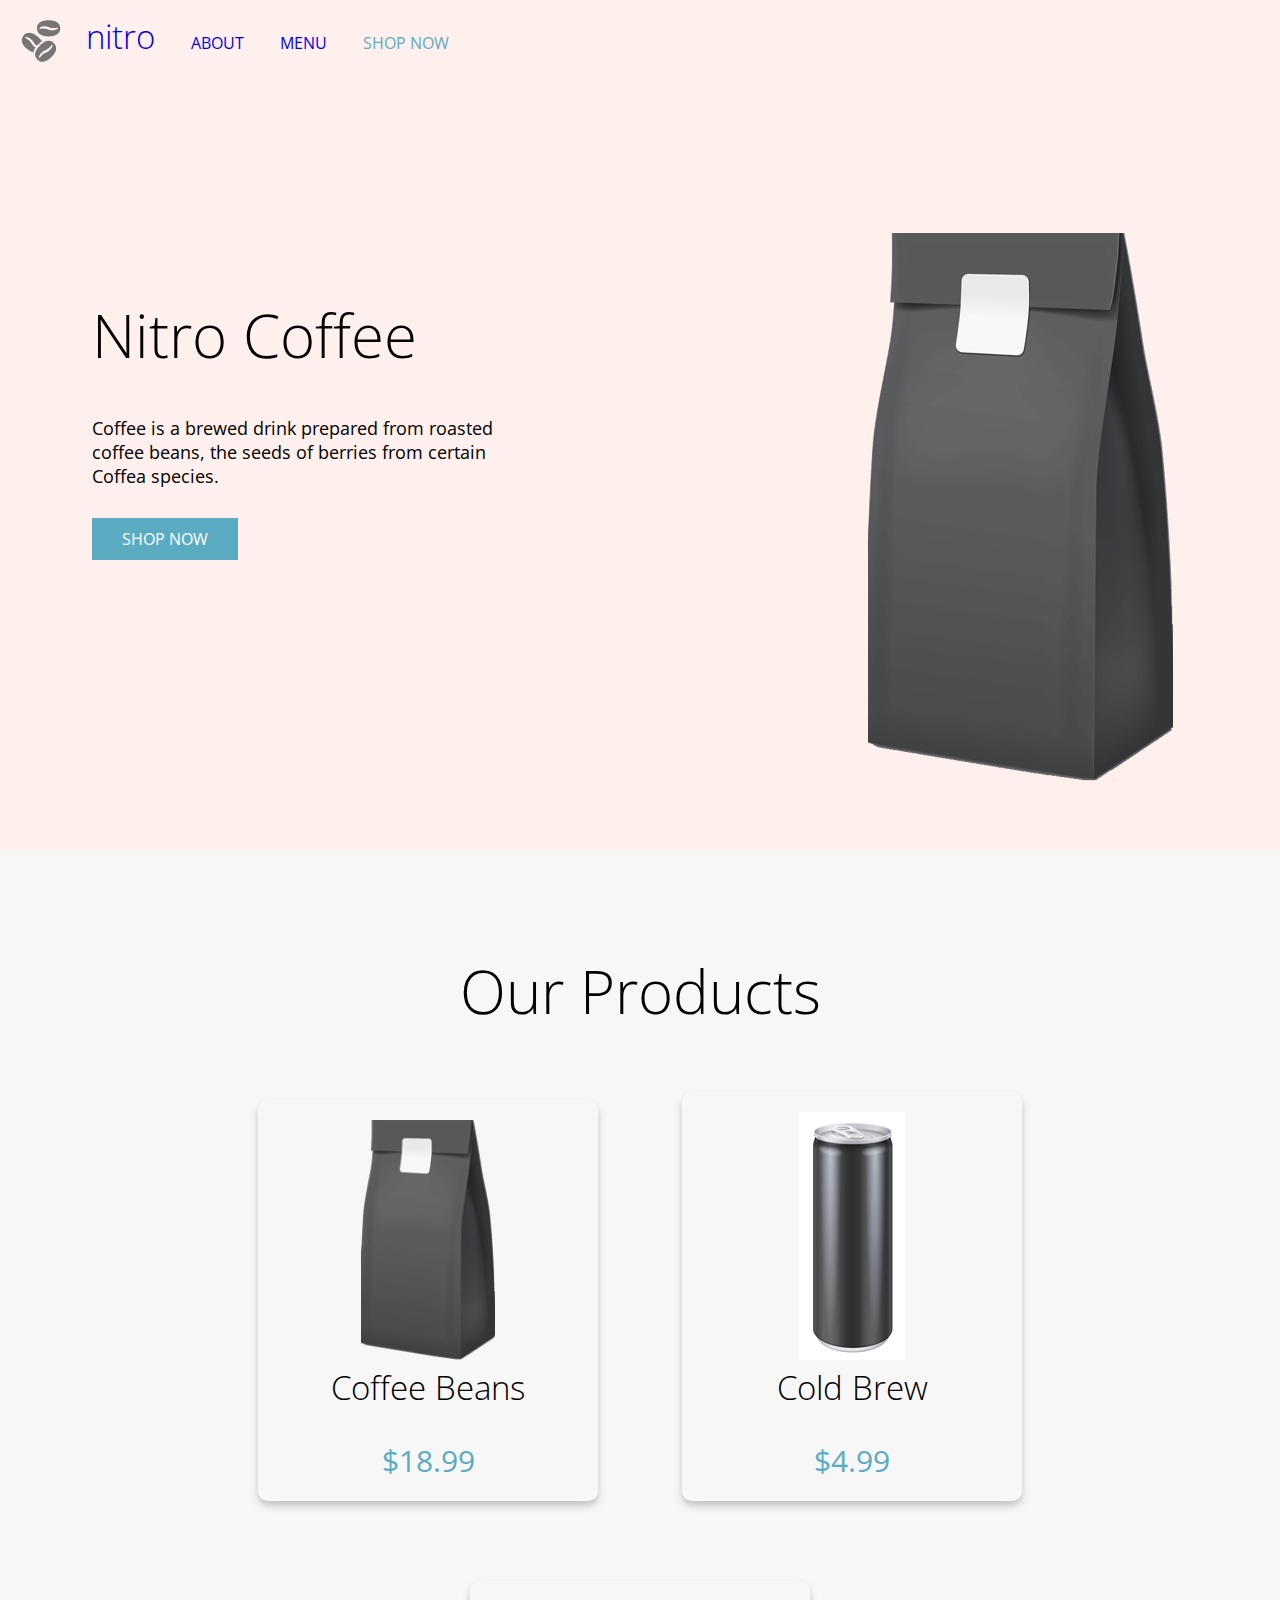
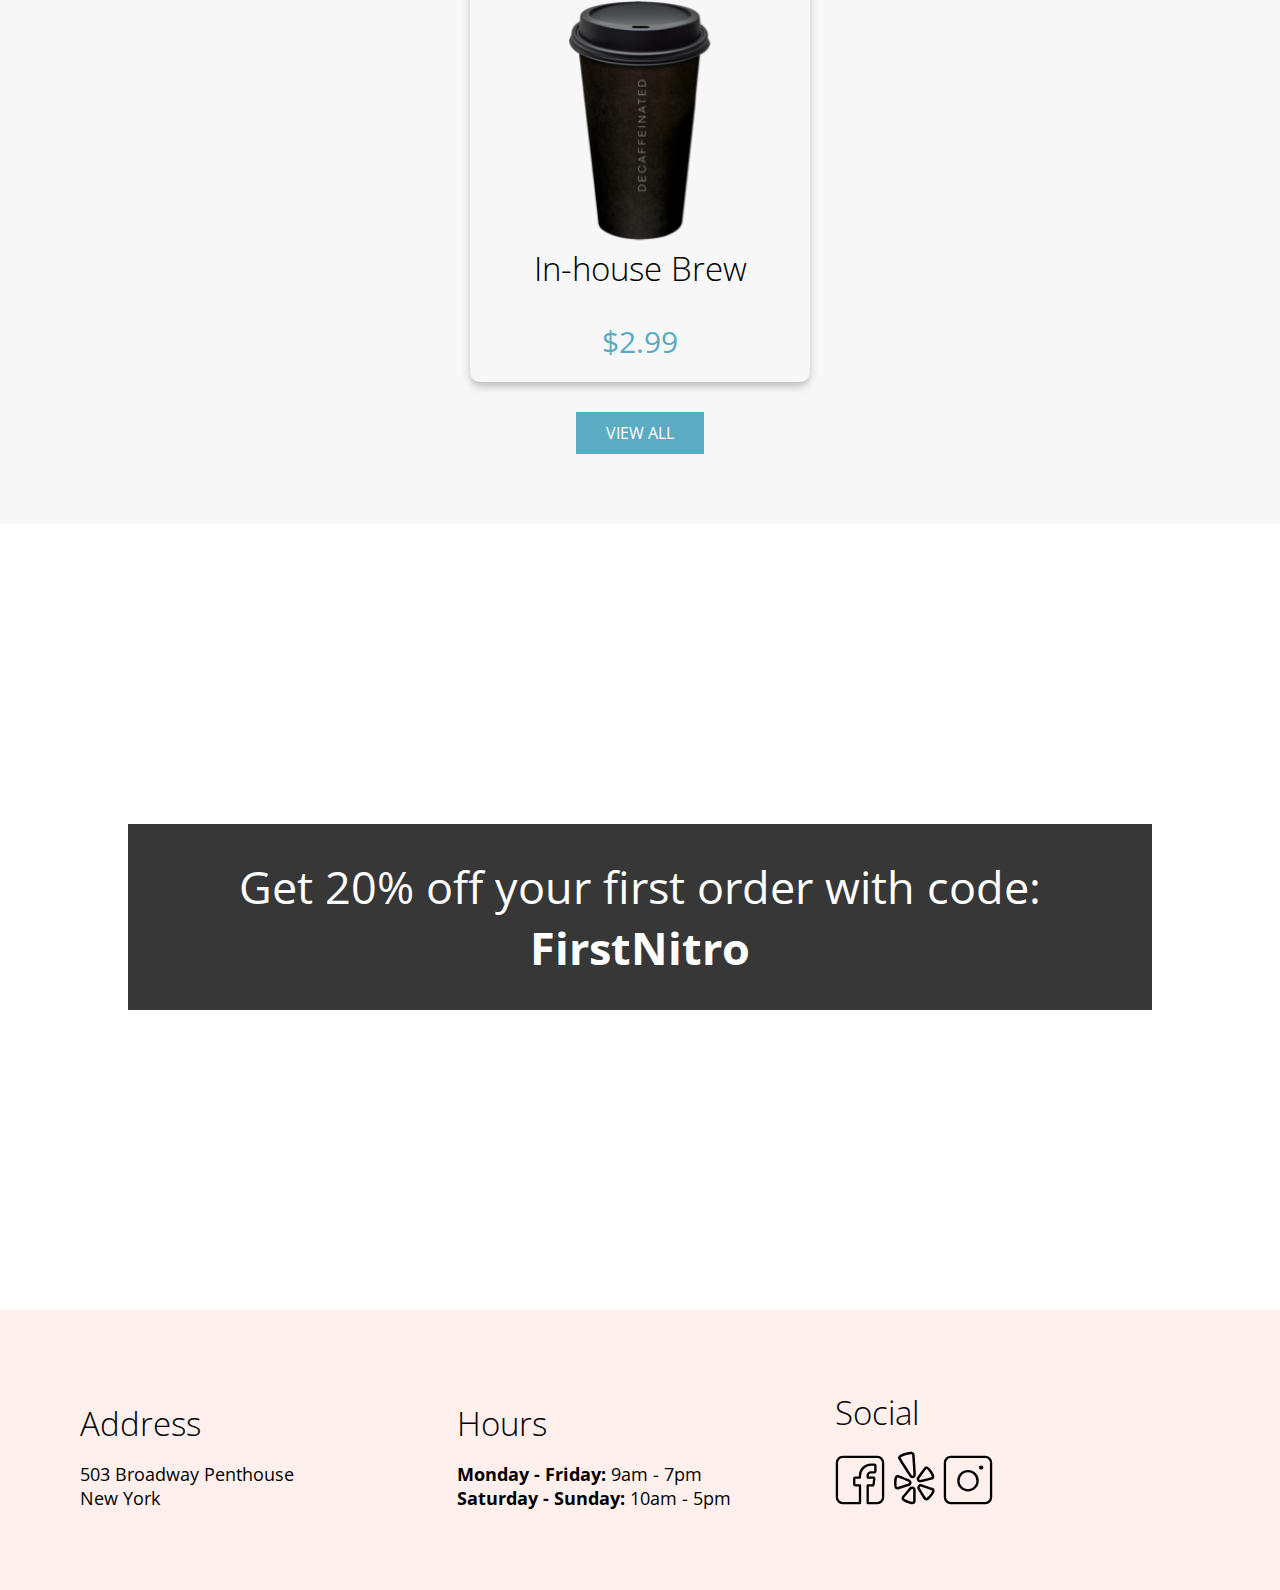
==== index.html @ 79275370 "Refactor and reorganize readability of code" ====
<!DOCTYPE html>
<html lang="en">
<head>
    <meta charset="UTF-8">
    <meta name="viewport" content="width=device-width, initial-scale=1.0">
    <link href="https://fonts.googleapis.com/css2?family=Open+Sans:ital,wght@0,300;0,400;0,600;0,700;1,400&display=swap" rel="stylesheet">
    <link rel="stylesheet" href="css/global.css">
    <link rel="stylesheet" href="css/landing.css">
    
    <title>Coffee Shop - Home</title>
</head>
<body>
    <main class="main-page">
        <!-- Navigation bar -->
        <header class="main-header">
            <a href="/">
                <img class="header__logo" src="../assets/images/coffee-beans-logo-and-footer.svg" alt="coffee bean logo">
            </a>
            <a href="/">
                <h2 class="nav-heading">nitro</h2>
            </a>
            <nav class="header-nav">
                <ul class="header-nav__link-list">
                    <li class="header-nav__item">
                        <a class="header-nav__link" href='../index.html'>ABOUT</a>
                    </li>
                    <li class="header-nav__item">
                        <a class="header-nav__link" href="/pages/menu.html">MENU</a>
                    </li>
                    <li class="header-nav__item">
                        <a class="header-nav__link header-nav__link--active" href="/pages/menu.html">SHOP NOW</a>
                    </li>
                </ul>
            </nav>
        </header>
        <!-- Nitro Coffee Section -->
        <section class="nitro-coffee">
            <div class="nitro-coffee__content">
                <h1 class="nitro-coffee__heading">Nitro Coffee</h1>
                <div class="nitro-coffee-contents">
                    <p class="nitro-coffee-contents__text">Coffee is a brewed drink prepared from roasted coffee beans, the seeds of berries from certain Coffea species.</p>
                    <a class="nitro-coffee-contents__button" href="/pages/menu.html">
                        SHOP NOW
                    </a>
                </div>
            </div>
            <img class="nitro-coffee-contents__image" src="assets/images/coffeebeans-hero.png" alt="coffee bag"/>
        </section>
        <!-- Our Products Section -->
        <section class="our-products">
            <h2 class="our-products__heading">Our Products</h2>
            <div class="our-product-cards">
                <div class="our-products__card-item">
                    <img class="our-products__images" src="assets/images/coffeebeans.png" alt="coffee beans">
                    <h3>Coffee Beans</h3>
                    <p class="our-products__price">$18.99</p>
                </div>
                <div class="our-products__card-item">
                    <img class="our-products__images" src="assets/images/coldbrew.png" alt="cold brew">
                    <h3>Cold Brew</h3>
                    <p class="our-products__price">$4.99</p>
                </div>
                <div class="our-products__card-item">
                    <img class="our-products__images" src="assets/images/inhousebrew.png" alt="in-house brew">
                    <h3>In-house Brew</h3>
                    <p class="our-products__price">$2.99</p>
                </div>
            </div>      
                <a class="our-products__button" href="/pages/menu.html">
                    VIEW ALL
                </a>
        </section>
        <!-- Discount Section -->
        <section class="discount-section"> 
            <p class="discount-section__text">Get 20% off your first order with code: <b>FirstNitro</b></p>
        </section>
        <!-- Footer -->
        <footer class="footer-section">
            <div class="address">
                <h3 class="address__heading">Address</h3>
                <p class="address__text">503 Broadway Penthouse</p>
                <p class="address__text">New York</p>
            </div>
            <div class="hours">
                <h3 class="hours__heading">Hours</h3>
                <p class="hours__text"><b>Monday - Friday:</b> 9am - 7pm</p>
                <p class="hours__text"><b>Saturday - Sunday:</b> 10am - 5pm</p>
            </div>
            <div class="social-handles">
                <h3 class="social-handles__heading">Social</h3>
                <a class="social-handles__link" href="https://facebook.com">
                    <img class="social-handles__images"src="assets/images/Facebook-Icon.svg" alt="facebook">
                </a>
                <a class="social-handles__link" href="https://yelp.com">
                    <img class="social-handles__images"src="assets/images/Yelp-Icon.svg" alt="yelp">
                </a>
                <a class="social-handles__link" href="https://instagram.com">
                    <img class="social-handles__images"src="assets/images/Instagram-Icon.svg" alt="instagram">
                </a>
            </div>
        </footer>
    </main>
</body>
</html>
---- css/global.css ----
* {
    box-sizing: border-box;
    margin: 0;
    padding: 0;
}

body {
    font-family: 'Open Sans';
}

h1 {
    font-size: 3.75rem;
    font-weight: 300;
}

h2 {
    font-size: 3.75rem;
    font-weight: 300;
}

h3 {
    font-size: 2.063rem;
    font-weight: 300;
} 

p {
    font-size: 1.125rem;
    font-weight: 400;
}

a {
    cursor: pointer;
}

.main-page {
    padding: 0;
    display: inline;
}

.main-header * {
    display: inline-block;
    text-decoration: none;
    vertical-align: middle;
}

.main-header {
    background-color:#FFF0ED;
}

.nav-heading {
    font-size: 2.063rem;
    font-weight: 300;
    vertical-align: 0.9rem;
}

.header-nav__link--active {
    color: #5BACC3;
}

.header__logo {
    padding: 1rem;
    min-width: 3.125rem;
    max-width: 7.5rem;
}

.header-nav__link-list {
    list-style-type: none;
}

.header-nav__item {
    display: inline-block;
    padding-left: 2rem;
}

.footer-section {
    background-color: #FFF0ED;
}

.address__heading {
    font-size: 2.063rem;
    font-weight: 300;
}
---- css/landing.css ----
.nitro-coffee {
    background-color: #FFF0ED;
}

.nitro-coffee__content {
    vertical-align: 18.75rem;
    margin-top: 15%;
    display: inline-block;
}

.nitro-coffee__heading {
    padding: 1.25rem;
    margin-left: 15%;
}

.nitro-coffee-contents {
    width: 30rem; 
    margin-left: 15%;
    padding: 1.25rem;
    text-align: left;
}

.nitro-coffee-contents__text {
    margin-bottom: 2.5rem;
}

.nitro-coffee-contents__button {
    padding: 0.625rem 1.875rem 0.625rem 1.875rem;
    color: #FFF;
    background-color: #5BACC3;
    text-decoration: none;
    text-align: center;
}

.nitro-coffee-contents__image {
    display: inline-block;
    margin-left: 30%;
    margin-bottom: 5%;
}

.our-products {
    text-align: center;
    background-color: #F7F7F7;
    padding: 5rem;
}

.our-products__heading {
    text-align: center;
    margin: 1.25rem;
}

.our-products__card-item {
    display: inline-block;
    width: 21.25rem;
    border-radius: 10px;
    box-shadow: 0 5px 9px -1px rgba(0, 0, 0, 0.25);
    text-align: center;
    padding: 1.25rem;
    margin: 2.5rem;
}

.our-products__images {
    margin: auto;
    min-height: 15rem;
    max-height: 34.375rem;
}

.our-products__price {
    font-size: 1.875rem;
    color: #5BACC3;
    margin-top: 1.875rem;
}

.our-products__button {
    padding: 0.625rem 1.875rem 0.625rem 1.875rem;
    color: #FFF;
    background-color: #5BACC3;
    text-decoration: none;
    text-align: center;
}

.discount-section {
    background-color: #373737;
    color: #FFF;
    margin-left: auto;
    margin-right: auto;
    text-align: center;
    margin-top: 18.75rem ;
    margin-bottom: 18.75rem;
    min-width: 12.5rem;
    max-width: 80%;
    padding: 2rem;
}

.discount-section__text {
    font-size: 2.813rem;
    font-weight: 400;
}

.footer-section {
    padding: 5rem;
}

.social-handles__images {
    min-width: 3.125rem;
    max-width: 7.5rem;
    
}

.address {
    display: inline-block;
    margin: auto;
    width: 33.33%;
}

.address__heading {
    padding-bottom: 1rem;
}

.hours {
    display: inline-block;
    margin: auto;
    width: 33.33%;
}
.hours__heading {
    padding-bottom: 1rem;
}

.social-handles {
    display: inline-block;
    margin: auto;
    width: 30%;
}

.social-handles__heading {
    padding-bottom: 1rem;
}

.social-handles__link {
    text-decoration: none;
}
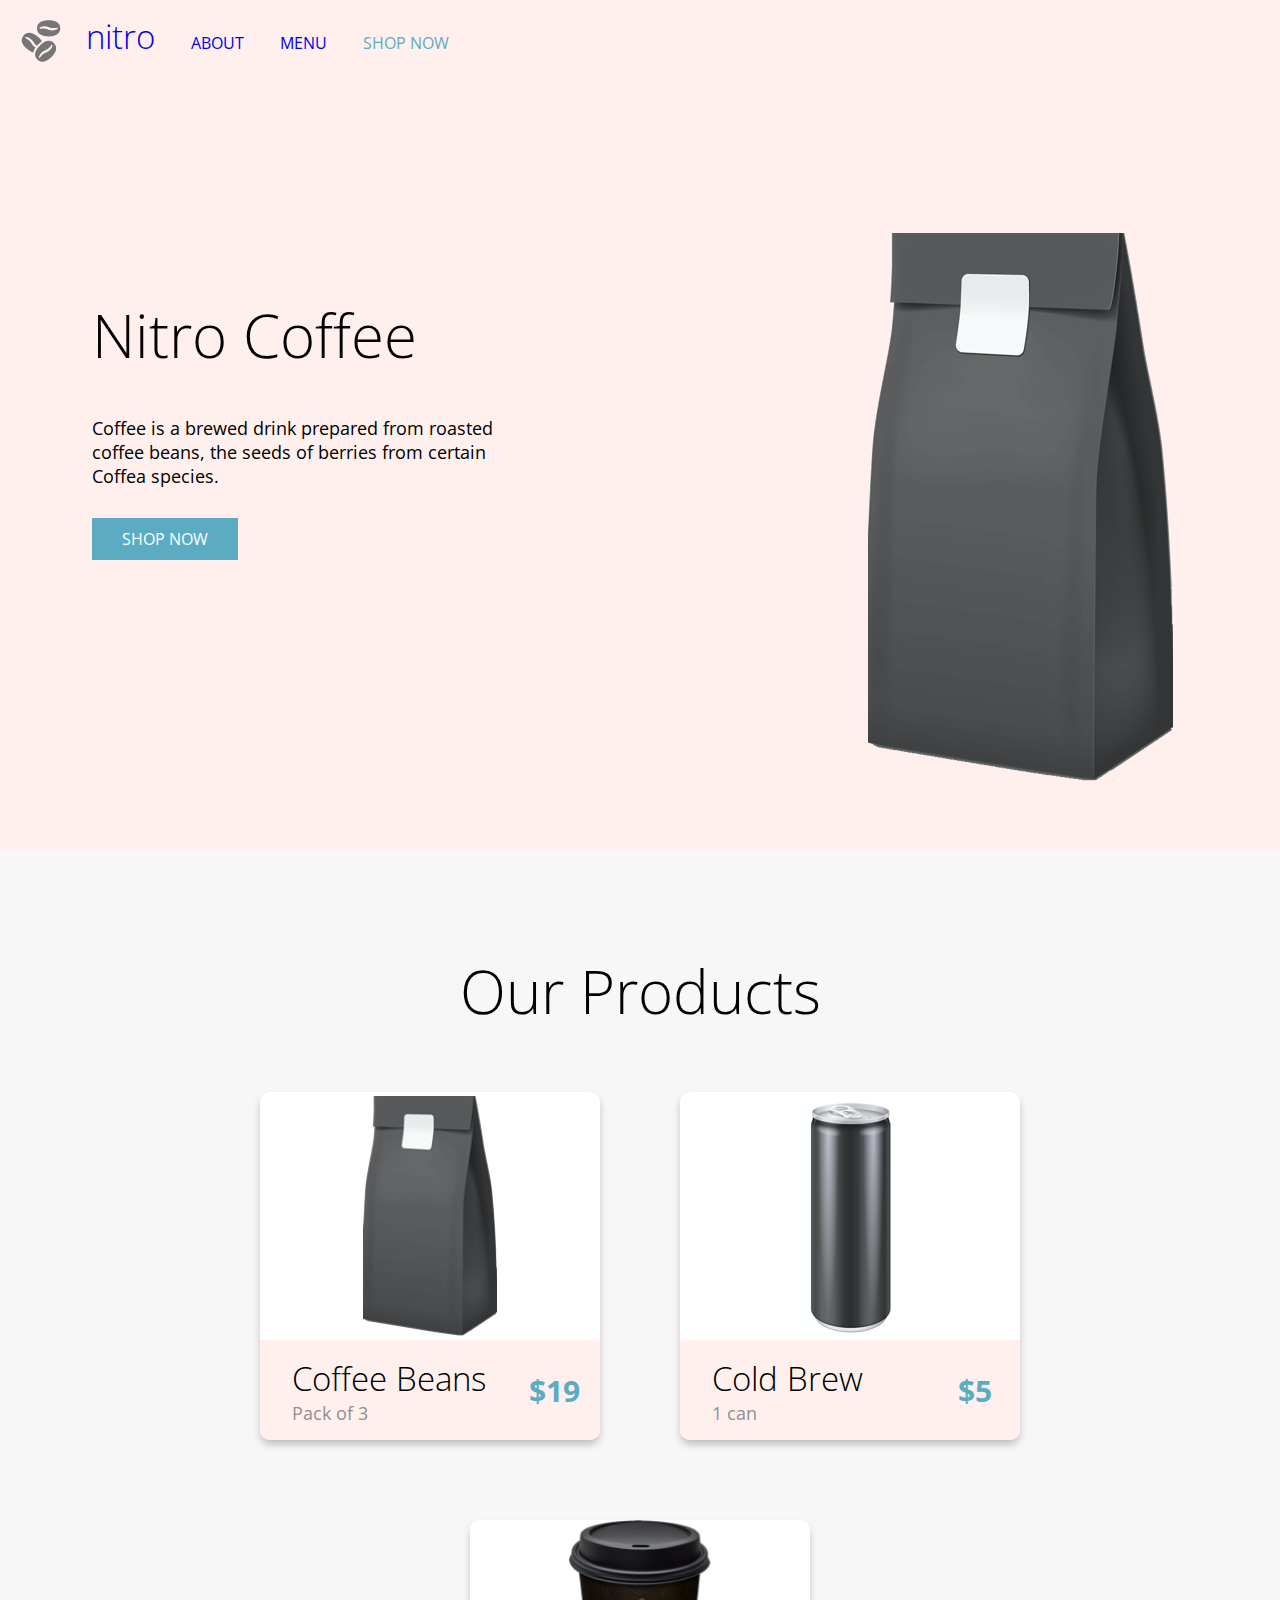
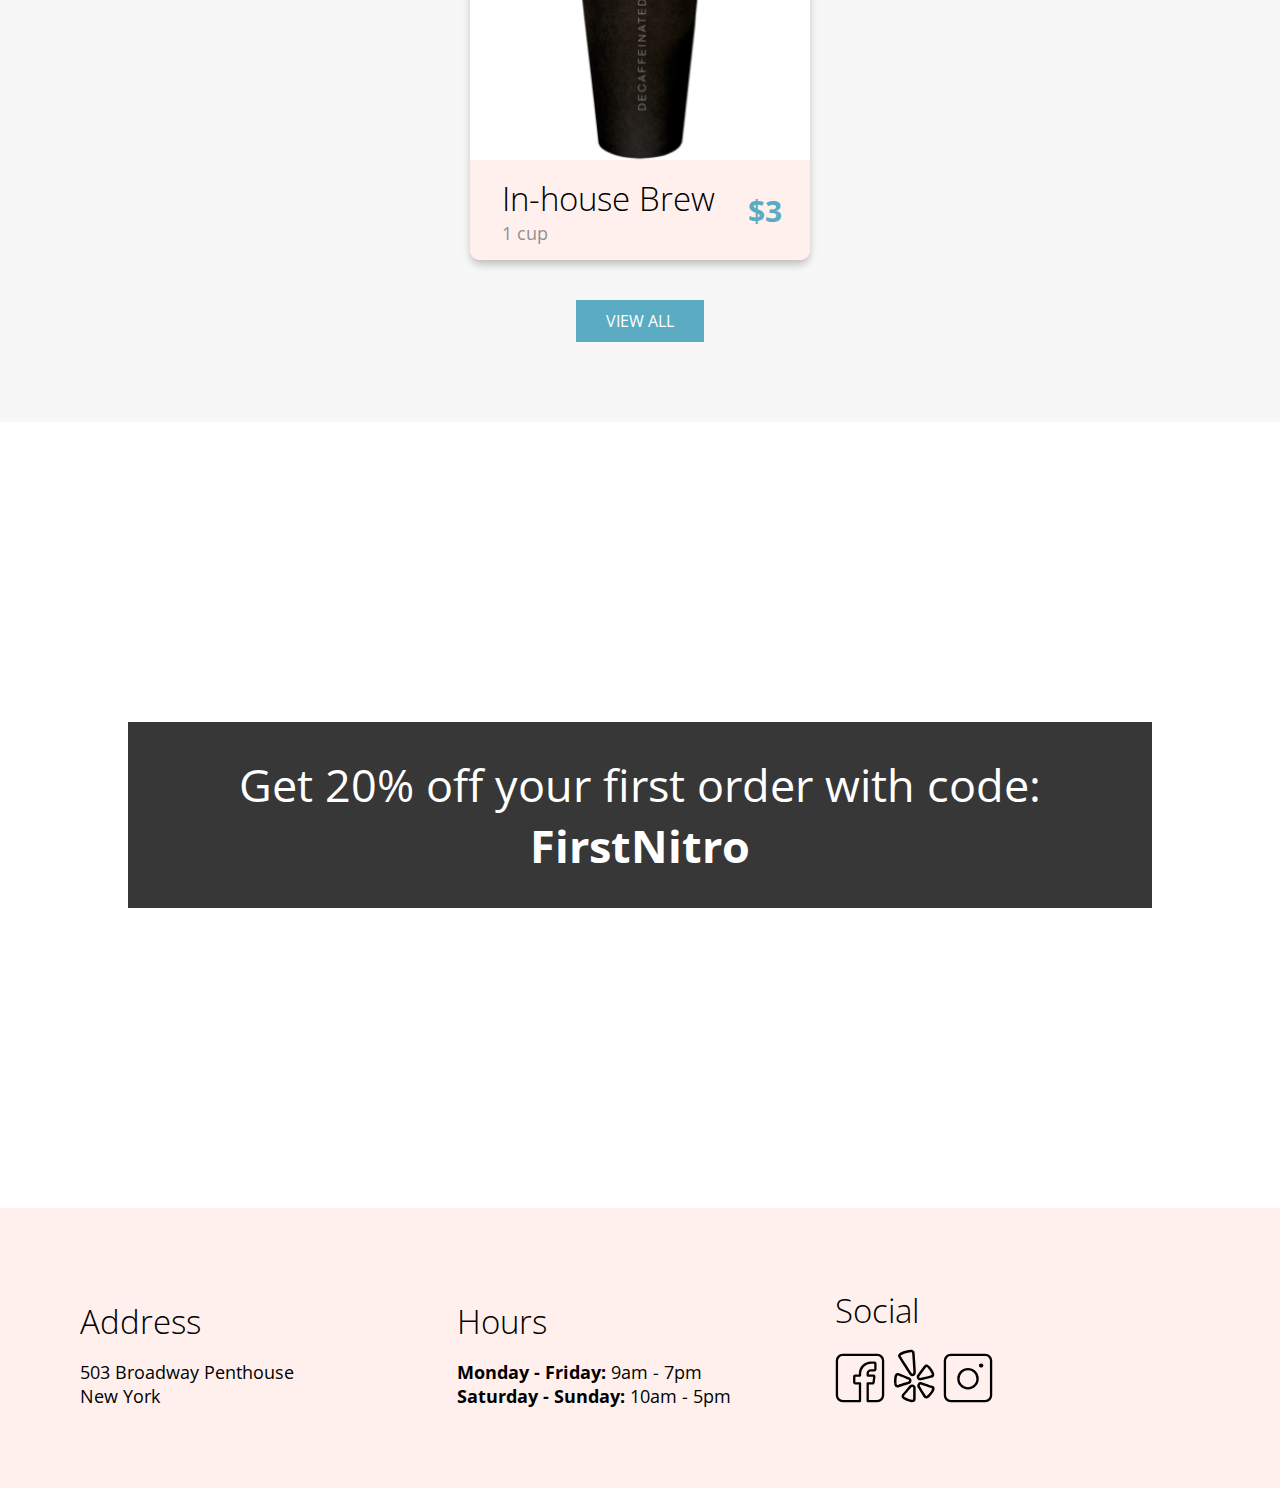
==== commit d3a69643: "Add Flexbox and styling to Our Products card components" ====
--- a/index.html
+++ b/index.html
@@ -49,21 +49,42 @@
         <!-- Our Products Section -->
         <section class="our-products">
             <h2 class="our-products__heading">Our Products</h2>
-            <div class="our-product-cards">
+            <div class="our-product__cards">
                 <div class="our-products__card-item">
                     <img class="our-products__images" src="assets/images/coffeebeans.png" alt="coffee beans">
-                    <h3>Coffee Beans</h3>
-                    <p class="our-products__price">$18.99</p>
+                    <div class="our-products__card-text">
+                        <div class="our-products__card-texts">                   
+                            <h3>Coffee Beans</h3>
+                            <p class="our-products__quantity">Pack of 3</p>
+                        </div>
+                        <div class="our-products__price-container">
+                            <p class="our-products__price">$19</p>
+                        </div>
+                    </div>
                 </div>
                 <div class="our-products__card-item">
                     <img class="our-products__images" src="assets/images/coldbrew.png" alt="cold brew">
-                    <h3>Cold Brew</h3>
-                    <p class="our-products__price">$4.99</p>
+                    <div class="our-products__card-text">
+                        <div class="our-products__card-texts">
+                            <h3>Cold Brew</h3>
+                            <p class="our-products__quantity">1 can</p>
+                        </div>
+                        <div class="our-products__price-container">
+                            <p class="our-products__price">$5</p>
+                        </div>
+                    </div>
                 </div>
                 <div class="our-products__card-item">
                     <img class="our-products__images" src="assets/images/inhousebrew.png" alt="in-house brew">
-                    <h3>In-house Brew</h3>
-                    <p class="our-products__price">$2.99</p>
+                    <div class="our-products__card-text">
+                        <div class="our-products__card-texts">                      
+                            <h3>In-house Brew</h3>
+                            <p class="our-products__quantity">1 cup</p>
+                        </div>
+                        <div class="our-products__price-container">
+                            <p class="our-products__price">$3</p>
+                        </div>
+                    </div>
                 </div>
             </div>      
                 <a class="our-products__button" href="/pages/menu.html">
--- a/css/landing.css
+++ b/css/landing.css
@@ -39,24 +39,62 @@
 }
 
 .our-products {
-    text-align: center;
     background-color: #F7F7F7;
     padding: 5rem;
+    width: 100%;
+    display: flex;
+    flex-direction: column;
+    justify-content: space-between;
+    align-items: center;
 }
 
 .our-products__heading {
-    text-align: center;
+    /* text-align: center; */
     margin: 1.25rem;
 }
 
+.our-product__cards {
+    display: flex;
+    justify-content: center;
+    flex-wrap: wrap;
+    flex-direction: row;
+    width: 100%;
+}
+
 .our-products__card-item {
-    display: inline-block;
+    display: flex;
+    flex-direction: column;
+    justify-content: flex-start;
+
+    background-color: #FFF;
     width: 21.25rem;
     border-radius: 10px;
     box-shadow: 0 5px 9px -1px rgba(0, 0, 0, 0.25);
-    text-align: center;
-    padding: 1.25rem;
+    /* text-align: center; */
     margin: 2.5rem;
+}
+
+.our-products__card-text {
+    display: flex;
+    justify-content: space-between;
+    /* flex-wrap: wrap; */
+    height: 100px;
+    border-bottom-left-radius: 10px;
+    border-bottom-right-radius: 10px;
+    background-color:#FFF0ED;
+}
+
+.our-products__card-texts {
+    display: flex;
+    flex-direction: column;
+    justify-content: center;
+    /* align-items: center; */
+    width: 240px;
+    margin-left: 2rem;
+}
+
+.our-products__quantity {
+    color: #909090;
 }
 
 .our-products__images {
@@ -65,8 +103,15 @@
     max-height: 34.375rem;
 }
 
+.our-products__price-container {
+    display: flex;
+    justify-content: center;
+    width: 100px;
+}
+
 .our-products__price {
     font-size: 1.875rem;
+    font-weight: 700;
     color: #5BACC3;
     margin-top: 1.875rem;
 }
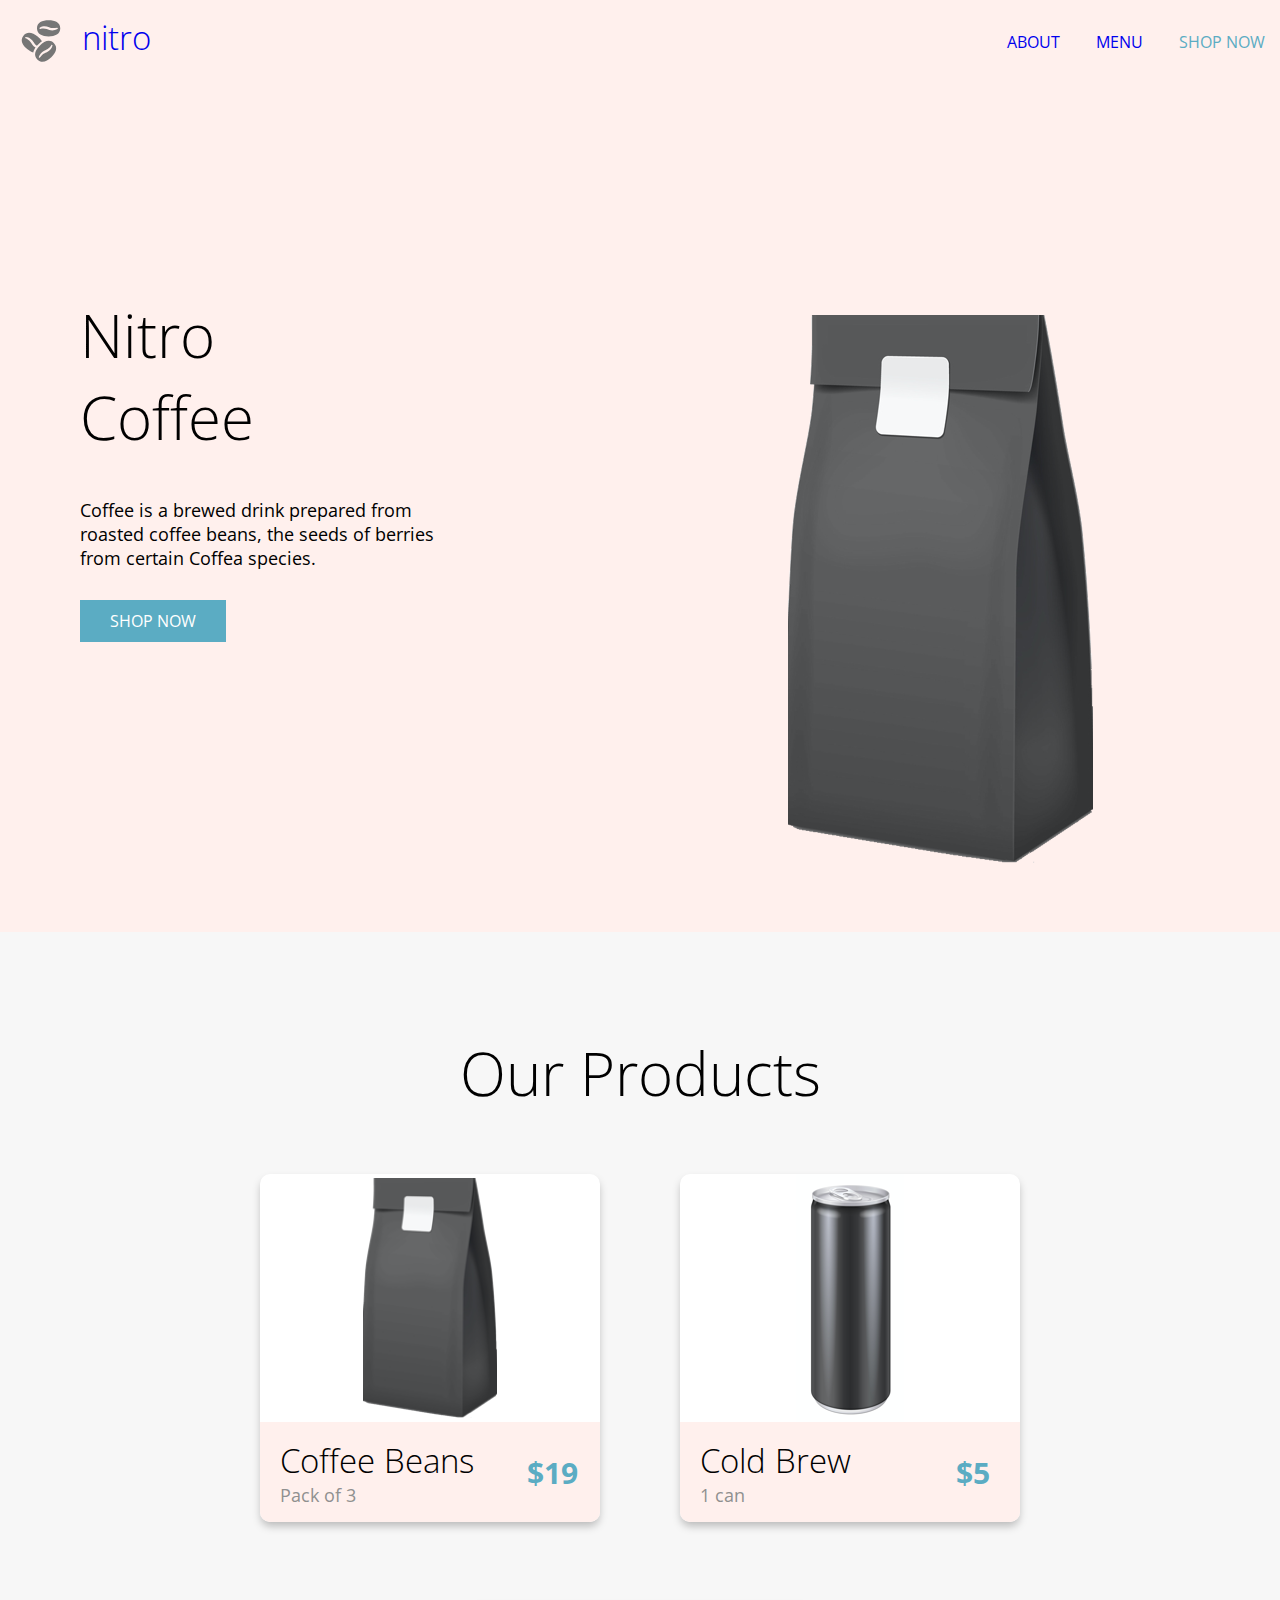
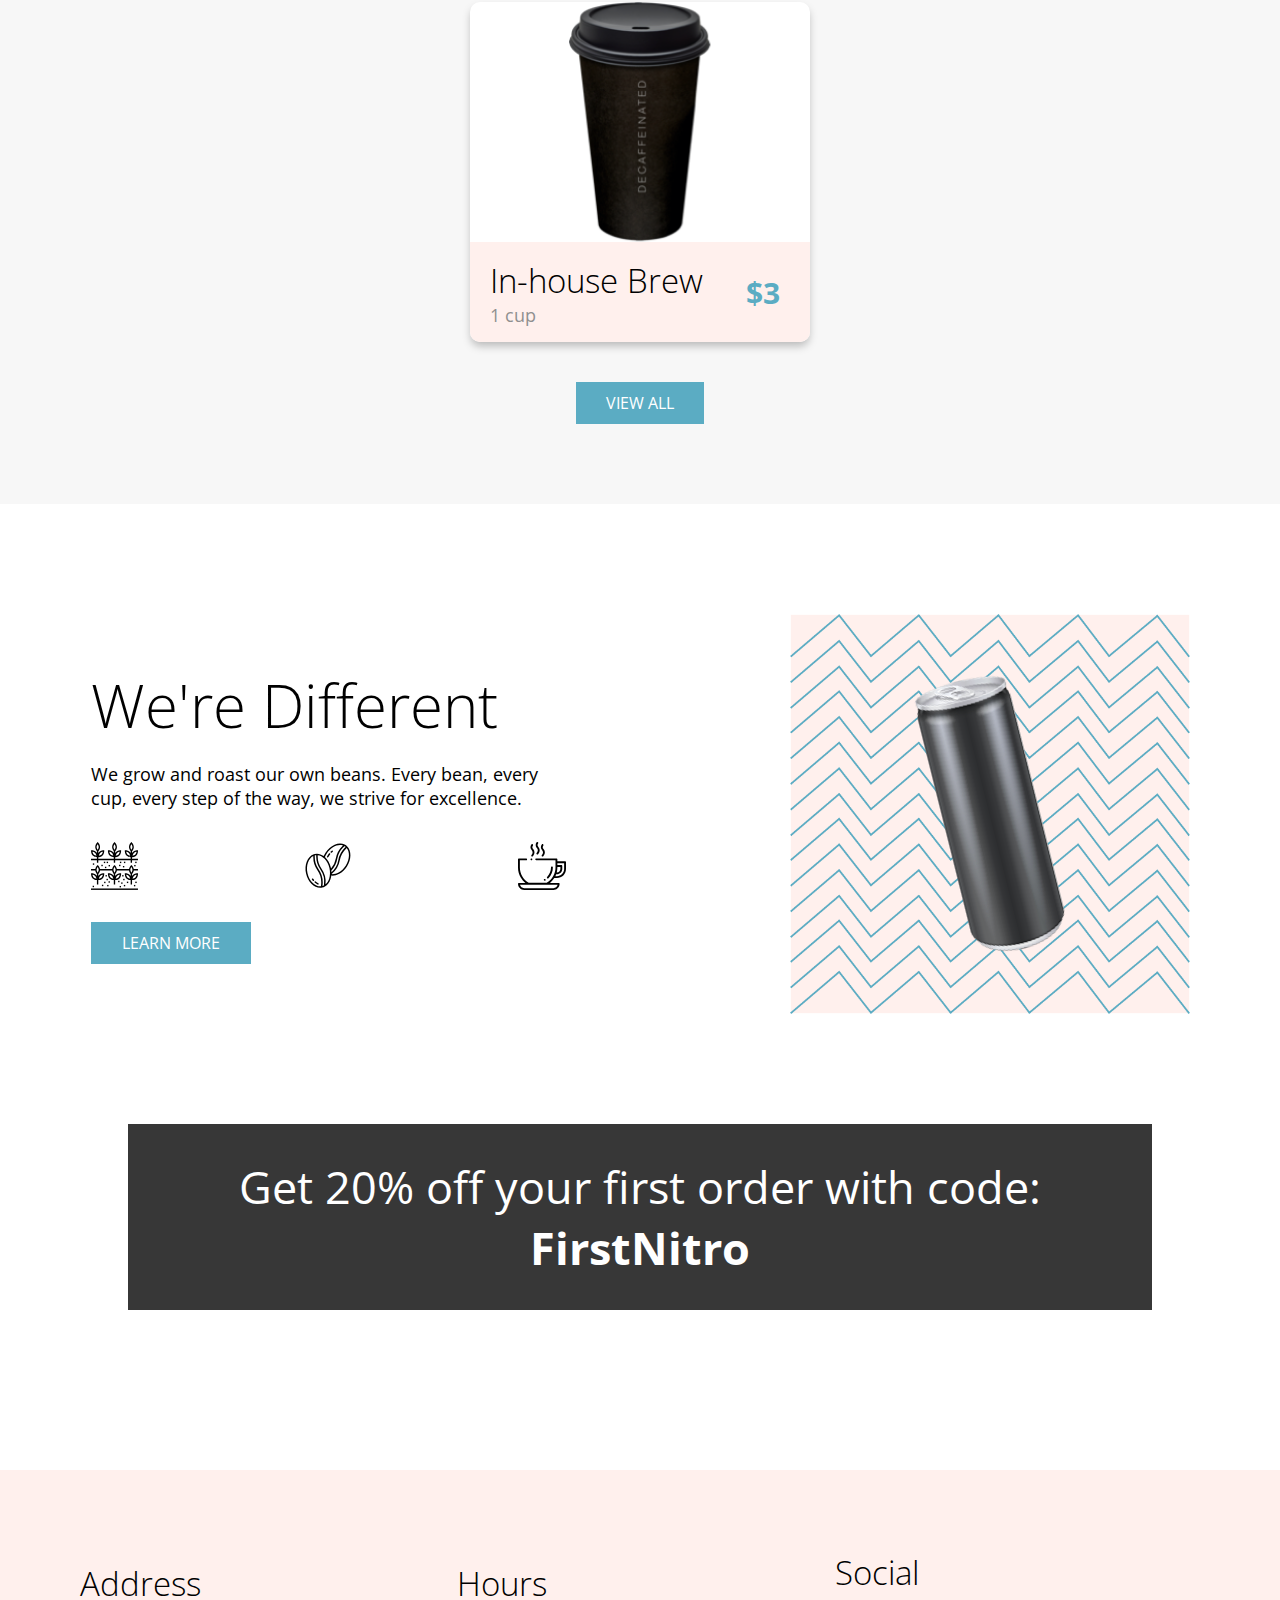
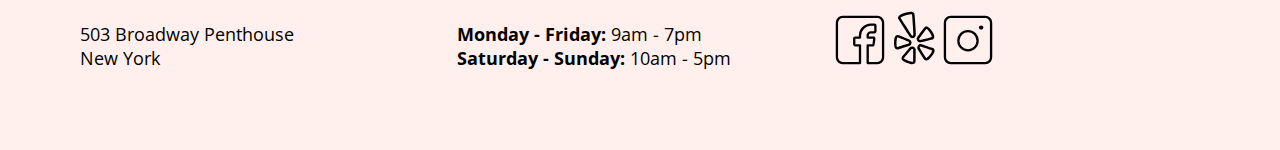
==== commit 6149e08e: "Added were-different section above discount section" ====
--- a/index.html
+++ b/index.html
@@ -16,9 +16,9 @@
             <a href="/">
                 <img class="header__logo" src="../assets/images/coffee-beans-logo-and-footer.svg" alt="coffee bean logo">
             </a>
-            <a href="/">
-                <h2 class="nav-heading">nitro</h2>
-            </a>
+            <h2>
+                <a class="nav-heading" href="/">nitro</a>
+            </h2>
             <nav class="header-nav">
                 <ul class="header-nav__link-list">
                     <li class="header-nav__item">
@@ -34,6 +34,7 @@
             </nav>
         </header>
         <!-- Nitro Coffee Section -->
+        <!-- TODO: Refactor with Flexbox -->
         <section class="nitro-coffee">
             <div class="nitro-coffee__content">
                 <h1 class="nitro-coffee__heading">Nitro Coffee</h1>
@@ -91,12 +92,34 @@
                     VIEW ALL
                 </a>
         </section>
-        <!-- Discount Section -->
-        <section class="discount-section"> 
-            <p class="discount-section__text">Get 20% off your first order with code: <b>FirstNitro</b></p>
-        </section>
+        <!-- We're Different / Discount Section -->
+        <div class="were-different">
+            <div class="were-different__container">
+                <div class="were-different__contents">
+                    <h2 class="were-different__heading">We're Different</h2>
+                    <p class="were-different__text">We grow and roast our own beans. Every bean, every cup, every step of the way, we strive for excellence.</p>
+                    <div class="were-different__image-container">
+                        <img class="were-different__image" src="assets/images/planting.svg" alt="planting transparent icon">
+                        <img class="were-different__image" src="assets/images/coffee-beans.svg" alt="coffee bean transparent icon">
+                        <img class="were-different__image" src="assets/images/coffee-cup.svg" alt="coffee cup transparent icon">
+                    </div>
+                    <a class="were-different__button" href="/">LEARN MORE</a>
+                </div>
+                <div class="were-different__tilted-can-container">
+                    <!-- Found out how to stack one image on-top of the other below: -->
+                    <!-- https://stackoverflow.com/questions/48474/how-do-i-position-one-image-on-top-of-another-in-html#:~:text=As%20the%20simplest%20solution.,the%20relatives%20and%20absolutes%20correct. -->
+                    <img class="were-different__tilted-can-background" src="assets/images/coldbrewbackground.png" alt="zig-zag background">
+                    <img class="were-different__tilted-can-image" src="assets/images/tiltedcan.png">
+                </div>
+            </div> 
+            <section class="discount">
+                <div class="discount__container">
+                    <p class="discount__text">Get 20% off your first order with code: <b>FirstNitro</b></p>
+                </div>
+            </section>
+        </div>
         <!-- Footer -->
-        <footer class="footer-section">
+        <footer class="footer">
             <div class="address">
                 <h3 class="address__heading">Address</h3>
                 <p class="address__text">503 Broadway Penthouse</p>
--- a/css/global.css
+++ b/css/global.css
@@ -44,6 +44,7 @@
 }
 
 .main-header {
+    display: flex;
     background-color:#FFF0ED;
 }
 
@@ -63,6 +64,13 @@
     max-width: 7.5rem;
 }
 
+.header-nav {
+    width: 87%;
+    display: flex;
+    justify-content: flex-end;
+    align-items: center;
+}
+
 .header-nav__link-list {
     list-style-type: none;
 }
@@ -72,10 +80,6 @@
     padding-left: 2rem;
 }
 
-.footer-section {
-    background-color: #FFF0ED;
-}
-
 .address__heading {
     font-size: 2.063rem;
     font-weight: 300;
--- a/css/landing.css
+++ b/css/landing.css
@@ -14,7 +14,7 @@
 }
 
 .nitro-coffee-contents {
-    width: 30rem; 
+    width: 25rem; 
     margin-left: 15%;
     padding: 1.25rem;
     text-align: left;
@@ -70,14 +70,12 @@
     width: 21.25rem;
     border-radius: 10px;
     box-shadow: 0 5px 9px -1px rgba(0, 0, 0, 0.25);
-    /* text-align: center; */
     margin: 2.5rem;
 }
 
 .our-products__card-text {
     display: flex;
     justify-content: space-between;
-    /* flex-wrap: wrap; */
     height: 100px;
     border-bottom-left-radius: 10px;
     border-bottom-right-radius: 10px;
@@ -88,9 +86,9 @@
     display: flex;
     flex-direction: column;
     justify-content: center;
-    /* align-items: center; */
     width: 240px;
-    margin-left: 2rem;
+    /* margin-left: 1.25rem; */
+    margin: 3rem 0 3rem 1.25rem;
 }
 
 .our-products__quantity {
@@ -124,25 +122,102 @@
     text-align: center;
 }
 
-.discount-section {
+.were-different {
+    display: flex;
+    flex-direction: column;
+    
+}
+
+.were-different__container {
+    display: flex;
+    align-items: center;
+    justify-content: center;
+    
+    /* width: 50%; */
+}
+
+.were-different__contents {
+    display: flex;
+    flex-direction: column;
+    max-width: 475px;
+    /* margin: 10rem; */
+    margin-top: 10rem;
+    margin-bottom: 10rem;
+    margin-right: 14rem;
+
+}
+
+.were-different__heading {
+    margin-bottom: 1rem;
+}
+
+.were-different__text {
+    margin-bottom: 2rem;
+}
+
+.were-different__image-container {
+    display: flex;
+    justify-content: space-between;
+    margin-bottom: 2rem;
+}
+
+.were-different__image {
+    max-width: 10%;
+}
+
+.were-different__button {
+    padding: 0.625rem 1.875rem 0.625rem 1.875rem;
+    color: #FFF;
+    background-color: #5BACC3;
+    text-decoration: none;
+    text-align: center;
+    width: 160px;
+}
+
+.were-different__tilted-can-container {
+    /* background-color: #FFF0ED; */
+    display: flex;
+    justify-content: center;
+    align-items: center;
+    min-width: 400px;
+    max-width: 500px;
+    min-height: 400px;
+    max-height: 400px;
+}
+
+.were-different__tilted-can-background {
+    position: relative;
+    min-width: 400px;
+    max-width: 500px;
+    min-height: 400px;
+    max-height: 400px;
+}
+
+.were-different__tilted-can-image {
+    position: absolute;
+}
+
+.discount {
     background-color: #373737;
     color: #FFF;
     margin-left: auto;
     margin-right: auto;
-    text-align: center;
-    margin-top: 18.75rem ;
-    margin-bottom: 18.75rem;
+    margin-bottom: 10rem;
+    text-align: center;
+    /* margin-top: 18.75rem ;
+    margin-bottom: 18.75rem; */
     min-width: 12.5rem;
     max-width: 80%;
     padding: 2rem;
 }
 
-.discount-section__text {
+.discount__text {
     font-size: 2.813rem;
     font-weight: 400;
 }
 
-.footer-section {
+.footer {
+    background-color: #FFF0ED;
     padding: 5rem;
 }
 
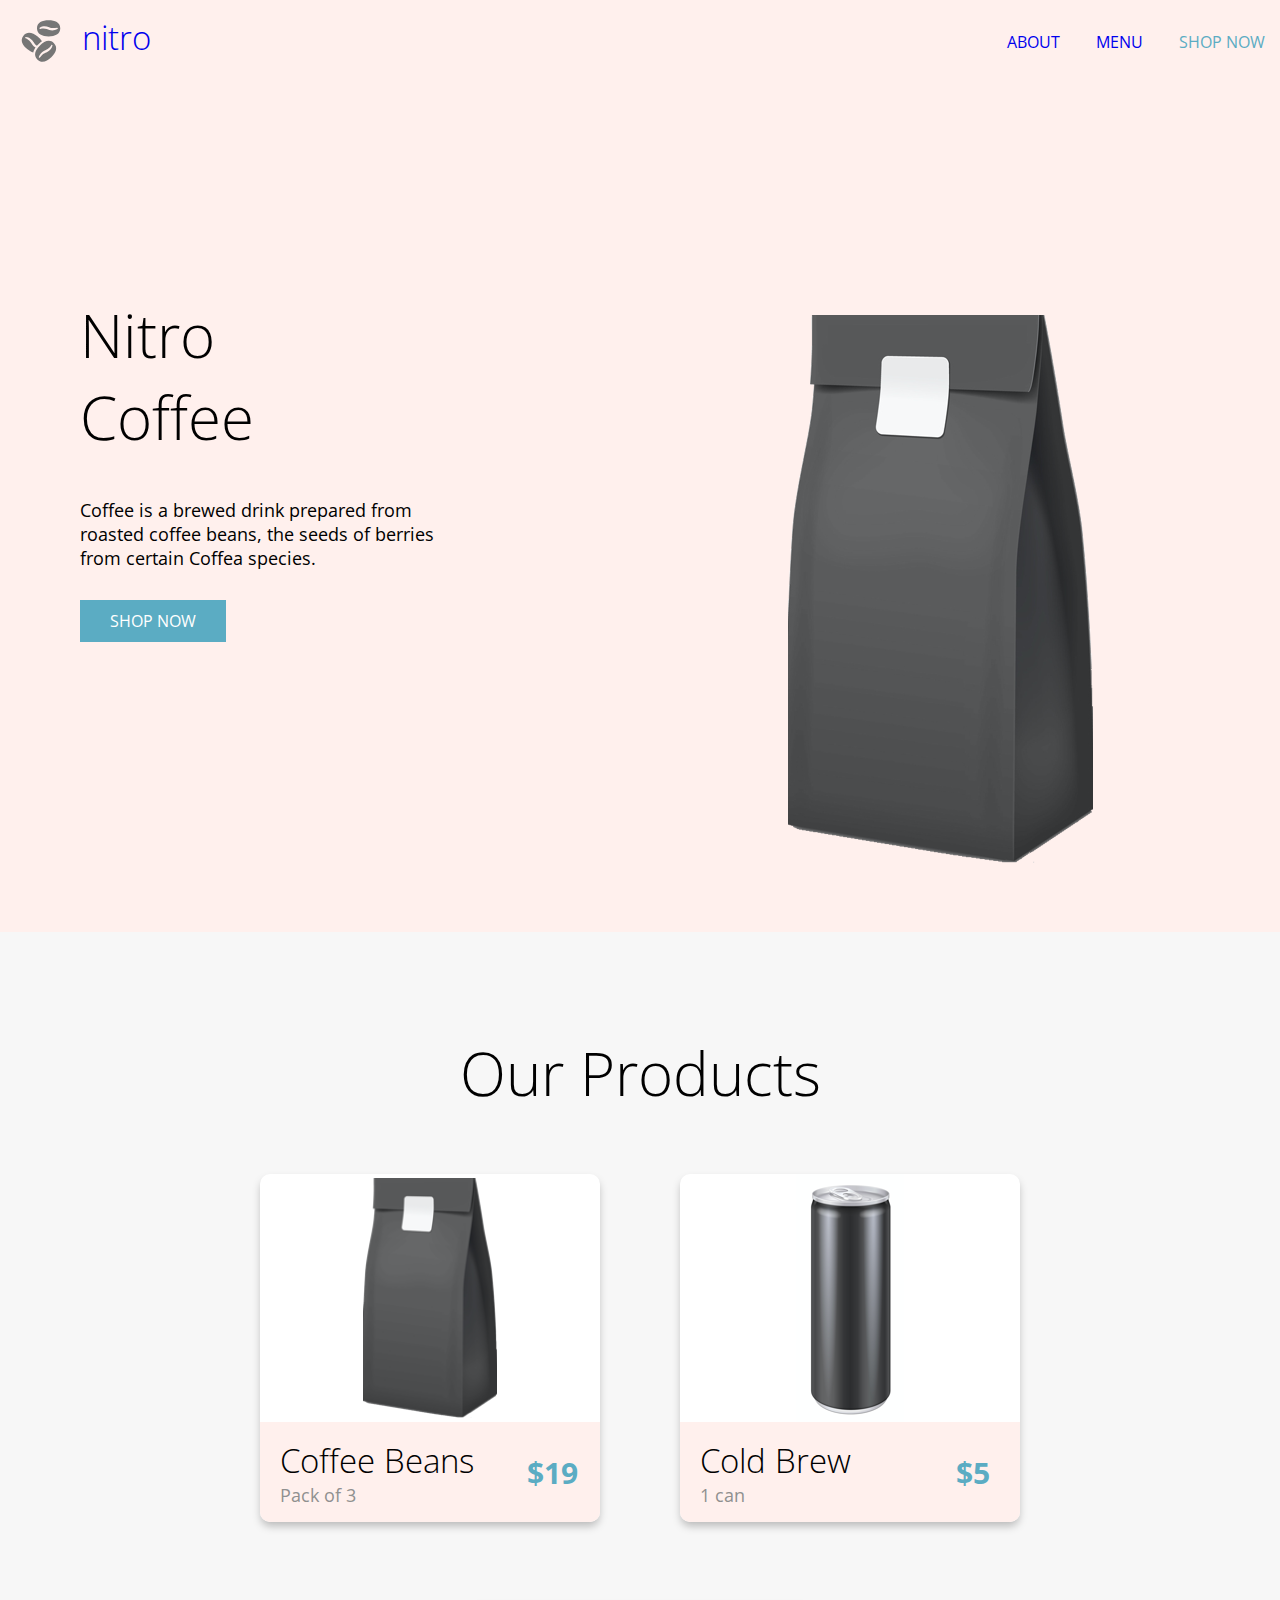
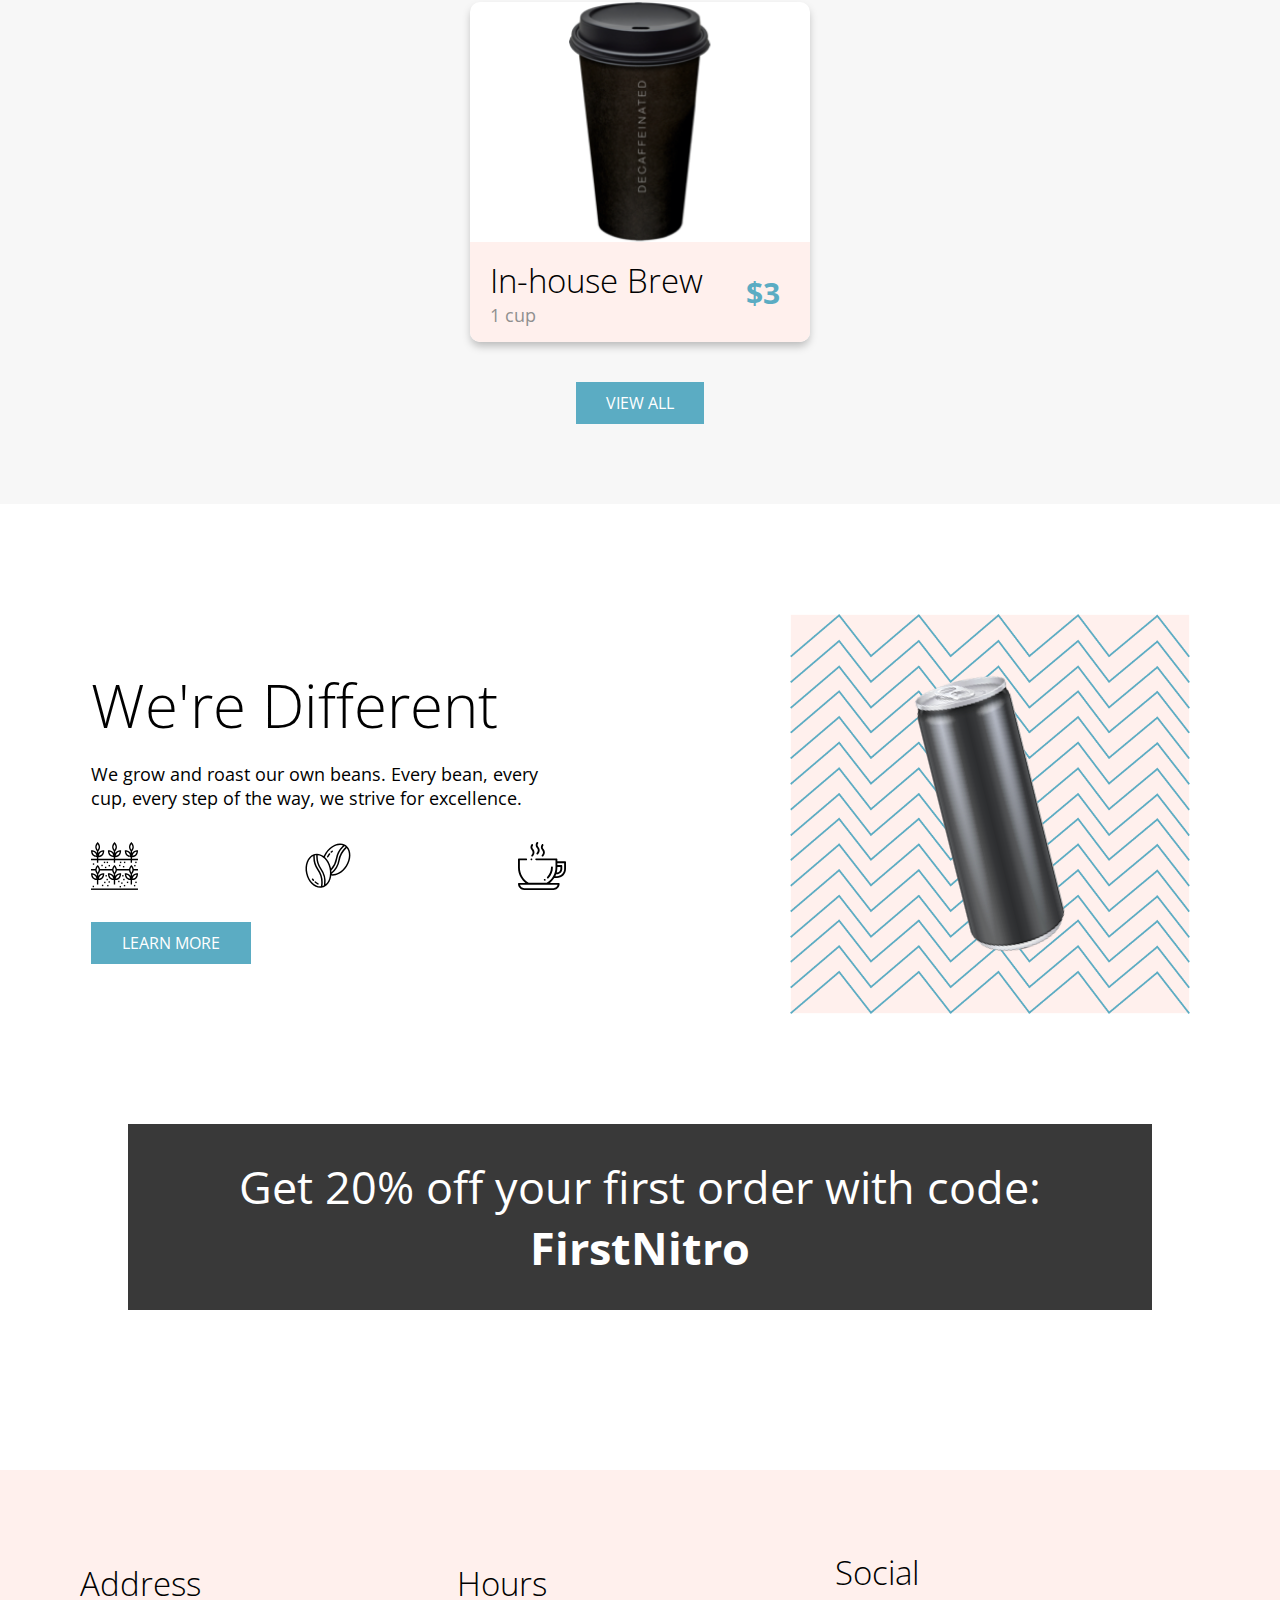
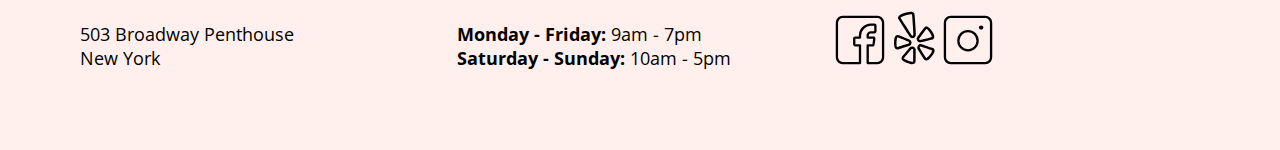
==== commit a0a53ab3: "Refactor sass partials for all colors" ====
--- a/index.html
+++ b/index.html
@@ -4,35 +4,34 @@
     <meta charset="UTF-8">
     <meta name="viewport" content="width=device-width, initial-scale=1.0">
     <link href="https://fonts.googleapis.com/css2?family=Open+Sans:ital,wght@0,300;0,400;0,600;0,700;1,400&display=swap" rel="stylesheet">
-    <link rel="stylesheet" href="css/global.css">
-    <link rel="stylesheet" href="css/landing.css">
+    <link rel="stylesheet" href="scss/landing.css">
     
     <title>Coffee Shop - Home</title>
 </head>
 <body>
+    <!-- Navigation bar -->
+    <header class="main-header">
+        <a href="/">
+            <img class="header__logo" src="../assets/images/coffee-beans-logo-and-footer.svg" alt="coffee bean logo">
+        </a>
+        <h2>
+            <a class="nav-heading" href="/">nitro</a>
+        </h2>
+        <nav class="header-nav">
+            <ul class="header-nav__link-list">
+                <li class="header-nav__item">
+                    <a class="header-nav__link" href='../index.html'>ABOUT</a>
+                </li>
+                <li class="header-nav__item">
+                    <a class="header-nav__link" href="/pages/menu.html">MENU</a>
+                </li>
+                <li class="header-nav__item">
+                    <a class="header-nav__link header-nav__link--active" href="/pages/menu.html">SHOP NOW</a>
+                </li>
+            </ul>
+        </nav>
+    </header>
     <main class="main-page">
-        <!-- Navigation bar -->
-        <header class="main-header">
-            <a href="/">
-                <img class="header__logo" src="../assets/images/coffee-beans-logo-and-footer.svg" alt="coffee bean logo">
-            </a>
-            <h2>
-                <a class="nav-heading" href="/">nitro</a>
-            </h2>
-            <nav class="header-nav">
-                <ul class="header-nav__link-list">
-                    <li class="header-nav__item">
-                        <a class="header-nav__link" href='../index.html'>ABOUT</a>
-                    </li>
-                    <li class="header-nav__item">
-                        <a class="header-nav__link" href="/pages/menu.html">MENU</a>
-                    </li>
-                    <li class="header-nav__item">
-                        <a class="header-nav__link header-nav__link--active" href="/pages/menu.html">SHOP NOW</a>
-                    </li>
-                </ul>
-            </nav>
-        </header>
         <!-- Nitro Coffee Section -->
         <!-- TODO: Refactor with Flexbox -->
         <section class="nitro-coffee">
@@ -118,31 +117,32 @@
                 </div>
             </section>
         </div>
-        <!-- Footer -->
-        <footer class="footer">
-            <div class="address">
-                <h3 class="address__heading">Address</h3>
-                <p class="address__text">503 Broadway Penthouse</p>
-                <p class="address__text">New York</p>
-            </div>
-            <div class="hours">
-                <h3 class="hours__heading">Hours</h3>
-                <p class="hours__text"><b>Monday - Friday:</b> 9am - 7pm</p>
-                <p class="hours__text"><b>Saturday - Sunday:</b> 10am - 5pm</p>
-            </div>
-            <div class="social-handles">
-                <h3 class="social-handles__heading">Social</h3>
-                <a class="social-handles__link" href="https://facebook.com">
-                    <img class="social-handles__images"src="assets/images/Facebook-Icon.svg" alt="facebook">
-                </a>
-                <a class="social-handles__link" href="https://yelp.com">
-                    <img class="social-handles__images"src="assets/images/Yelp-Icon.svg" alt="yelp">
-                </a>
-                <a class="social-handles__link" href="https://instagram.com">
-                    <img class="social-handles__images"src="assets/images/Instagram-Icon.svg" alt="instagram">
-                </a>
-            </div>
-        </footer>
     </main>
+    <!-- Footer -->
+    <!-- TODO: Refactor to Flexbox -->
+    <footer class="footer">
+        <div class="address">
+            <h3 class="address__heading">Address</h3>
+            <p class="address__text">503 Broadway Penthouse</p>
+            <p class="address__text">New York</p>
+        </div>
+        <div class="hours">
+            <h3 class="hours__heading">Hours</h3>
+            <p class="hours__text"><b>Monday - Friday:</b> 9am - 7pm</p>
+            <p class="hours__text"><b>Saturday - Sunday:</b> 10am - 5pm</p>
+        </div>
+        <div class="social-handles">
+            <h3 class="social-handles__heading">Social</h3>
+            <a class="social-handles__link" href="https://facebook.com">
+                <img class="social-handles__images"src="assets/images/Facebook-Icon.svg" alt="facebook">
+            </a>
+            <a class="social-handles__link" href="https://yelp.com">
+                <img class="social-handles__images"src="assets/images/Yelp-Icon.svg" alt="yelp">
+            </a>
+            <a class="social-handles__link" href="https://instagram.com">
+                <img class="social-handles__images"src="assets/images/Instagram-Icon.svg" alt="instagram">
+            </a>
+        </div>
+    </footer>
 </body>
 </html>--- a/scss/landing.css
+++ b/scss/landing.css
@@ -0,0 +1,338 @@
+* {
+  box-sizing: border-box;
+  margin: 0;
+  padding: 0;
+}
+
+body {
+  font-family: "Open Sans";
+}
+
+h1 {
+  font-size: 3.75rem;
+  font-weight: 300;
+}
+
+h2 {
+  font-size: 3.75rem;
+  font-weight: 300;
+}
+
+h3 {
+  font-size: 2.063rem;
+  font-weight: 300;
+}
+
+p {
+  font-size: 1.125rem;
+  font-weight: 400;
+}
+
+a {
+  cursor: pointer;
+}
+
+.main-page {
+  padding: 0;
+  display: inline;
+}
+
+.main-header * {
+  display: inline-block;
+  text-decoration: none;
+  vertical-align: middle;
+}
+
+.main-header {
+  display: flex;
+  background-color: #FFF0ED;
+}
+
+.nav-heading {
+  font-size: 2.063rem;
+  font-weight: 300;
+  vertical-align: 0.9rem;
+}
+
+.header-nav__link--active {
+  color: #5BACC3;
+}
+
+.header__logo {
+  padding: 1rem;
+  min-width: 3.125rem;
+  max-width: 7.5rem;
+}
+
+.header-nav {
+  width: 87%;
+  display: flex;
+  justify-content: flex-end;
+  align-items: center;
+}
+
+.header-nav__link-list {
+  list-style-type: none;
+}
+
+.header-nav__item {
+  display: inline-block;
+  padding-left: 2rem;
+}
+
+.address__heading {
+  font-size: 2.063rem;
+  font-weight: 300;
+}
+
+.nitro-coffee {
+  background-color: #FFF0ED;
+}
+
+.nitro-coffee__content {
+  vertical-align: 18.75rem;
+  margin-top: 15%;
+  display: inline-block;
+}
+
+.nitro-coffee__heading {
+  padding: 1.25rem;
+  margin-left: 15%;
+}
+
+.nitro-coffee-contents {
+  width: 25rem;
+  margin-left: 15%;
+  padding: 1.25rem;
+  text-align: left;
+}
+
+.nitro-coffee-contents__text {
+  margin-bottom: 2.5rem;
+}
+
+.nitro-coffee-contents__button {
+  padding: 0.625rem 1.875rem 0.625rem 1.875rem;
+  color: #FFF;
+  background-color: #5BACC3;
+  text-decoration: none;
+  text-align: center;
+}
+
+.nitro-coffee-contents__image {
+  display: inline-block;
+  margin-left: 30%;
+  margin-bottom: 5%;
+}
+
+.our-products {
+  background-color: #F7F7F7;
+  padding: 5rem;
+  width: 100%;
+  display: flex;
+  flex-direction: column;
+  justify-content: space-between;
+  align-items: center;
+}
+
+.our-products__heading {
+  margin: 1.25rem;
+}
+
+.our-product__cards {
+  display: flex;
+  justify-content: center;
+  flex-wrap: wrap;
+  flex-direction: row;
+  width: 100%;
+}
+
+.our-products__card-item {
+  display: flex;
+  flex-direction: column;
+  justify-content: flex-start;
+  background-color: #FFF;
+  width: 21.25rem;
+  border-radius: 10px;
+  box-shadow: 0 5px 9px -1px rgba(0, 0, 0, 0.25);
+  margin: 2.5rem;
+}
+
+.our-products__card-text {
+  display: flex;
+  justify-content: space-between;
+  height: 100px;
+  border-bottom-left-radius: 10px;
+  border-bottom-right-radius: 10px;
+  background-color: #FFF0ED;
+}
+
+.our-products__card-texts {
+  display: flex;
+  flex-direction: column;
+  justify-content: center;
+  width: 240px;
+  margin: 3rem 0 3rem 1.25rem;
+}
+
+.our-products__quantity {
+  color: #909090;
+}
+
+.our-products__images {
+  margin: auto;
+  min-height: 15rem;
+  max-height: 34.375rem;
+}
+
+.our-products__price-container {
+  display: flex;
+  justify-content: center;
+  width: 100px;
+}
+
+.our-products__price {
+  font-size: 1.875rem;
+  font-weight: 700;
+  color: #5BACC3;
+  margin-top: 1.875rem;
+}
+
+.our-products__button {
+  padding: 0.625rem 1.875rem 0.625rem 1.875rem;
+  color: #FFF;
+  background-color: #5BACC3;
+  text-decoration: none;
+  text-align: center;
+}
+
+.were-different {
+  display: flex;
+  flex-direction: column;
+}
+
+.were-different__container {
+  display: flex;
+  align-items: center;
+  justify-content: center;
+  flex-wrap: wrap;
+}
+
+.were-different__contents {
+  display: flex;
+  flex-direction: column;
+  max-width: 475px;
+  margin-top: 10rem;
+  margin-bottom: 10rem;
+  margin-right: 14rem;
+}
+
+.were-different__heading {
+  margin-bottom: 1rem;
+}
+
+.were-different__text {
+  margin-bottom: 2rem;
+}
+
+.were-different__image-container {
+  display: flex;
+  justify-content: space-between;
+  margin-bottom: 2rem;
+}
+
+.were-different__image {
+  max-width: 10%;
+}
+
+.were-different__button {
+  padding: 0.625rem 1.875rem 0.625rem 1.875rem;
+  color: #FFF;
+  background-color: #5BACC3;
+  text-decoration: none;
+  text-align: center;
+  width: 160px;
+}
+
+.were-different__tilted-can-container {
+  display: flex;
+  justify-content: center;
+  align-items: center;
+  min-width: 400px;
+  max-width: 500px;
+  min-height: 400px;
+  max-height: 400px;
+}
+
+.were-different__tilted-can-background {
+  position: relative;
+  min-width: 400px;
+  max-width: 500px;
+  min-height: 400px;
+  max-height: 400px;
+}
+
+.were-different__tilted-can-image {
+  position: absolute;
+}
+
+.discount {
+  background-color: #393939;
+  color: #FFF;
+  margin-left: auto;
+  margin-right: auto;
+  margin-bottom: 10rem;
+  text-align: center;
+  min-width: 12.5rem;
+  max-width: 80%;
+  padding: 2rem;
+}
+
+.discount__text {
+  font-size: 2.813rem;
+  font-weight: 400;
+}
+
+.footer {
+  background-color: #FFF0ED;
+  padding: 5rem;
+}
+
+.social-handles__images {
+  min-width: 3.125rem;
+  max-width: 7.5rem;
+}
+
+.address {
+  display: inline-block;
+  margin: auto;
+  width: 33.33%;
+}
+
+.address__heading {
+  padding-bottom: 1rem;
+}
+
+.hours {
+  display: inline-block;
+  margin: auto;
+  width: 33.33%;
+}
+
+.hours__heading {
+  padding-bottom: 1rem;
+}
+
+.social-handles {
+  display: inline-block;
+  margin: auto;
+  width: 30%;
+}
+
+.social-handles__heading {
+  padding-bottom: 1rem;
+}
+
+.social-handles__link {
+  text-decoration: none;
+}/*# sourceMappingURL=landing.css.map */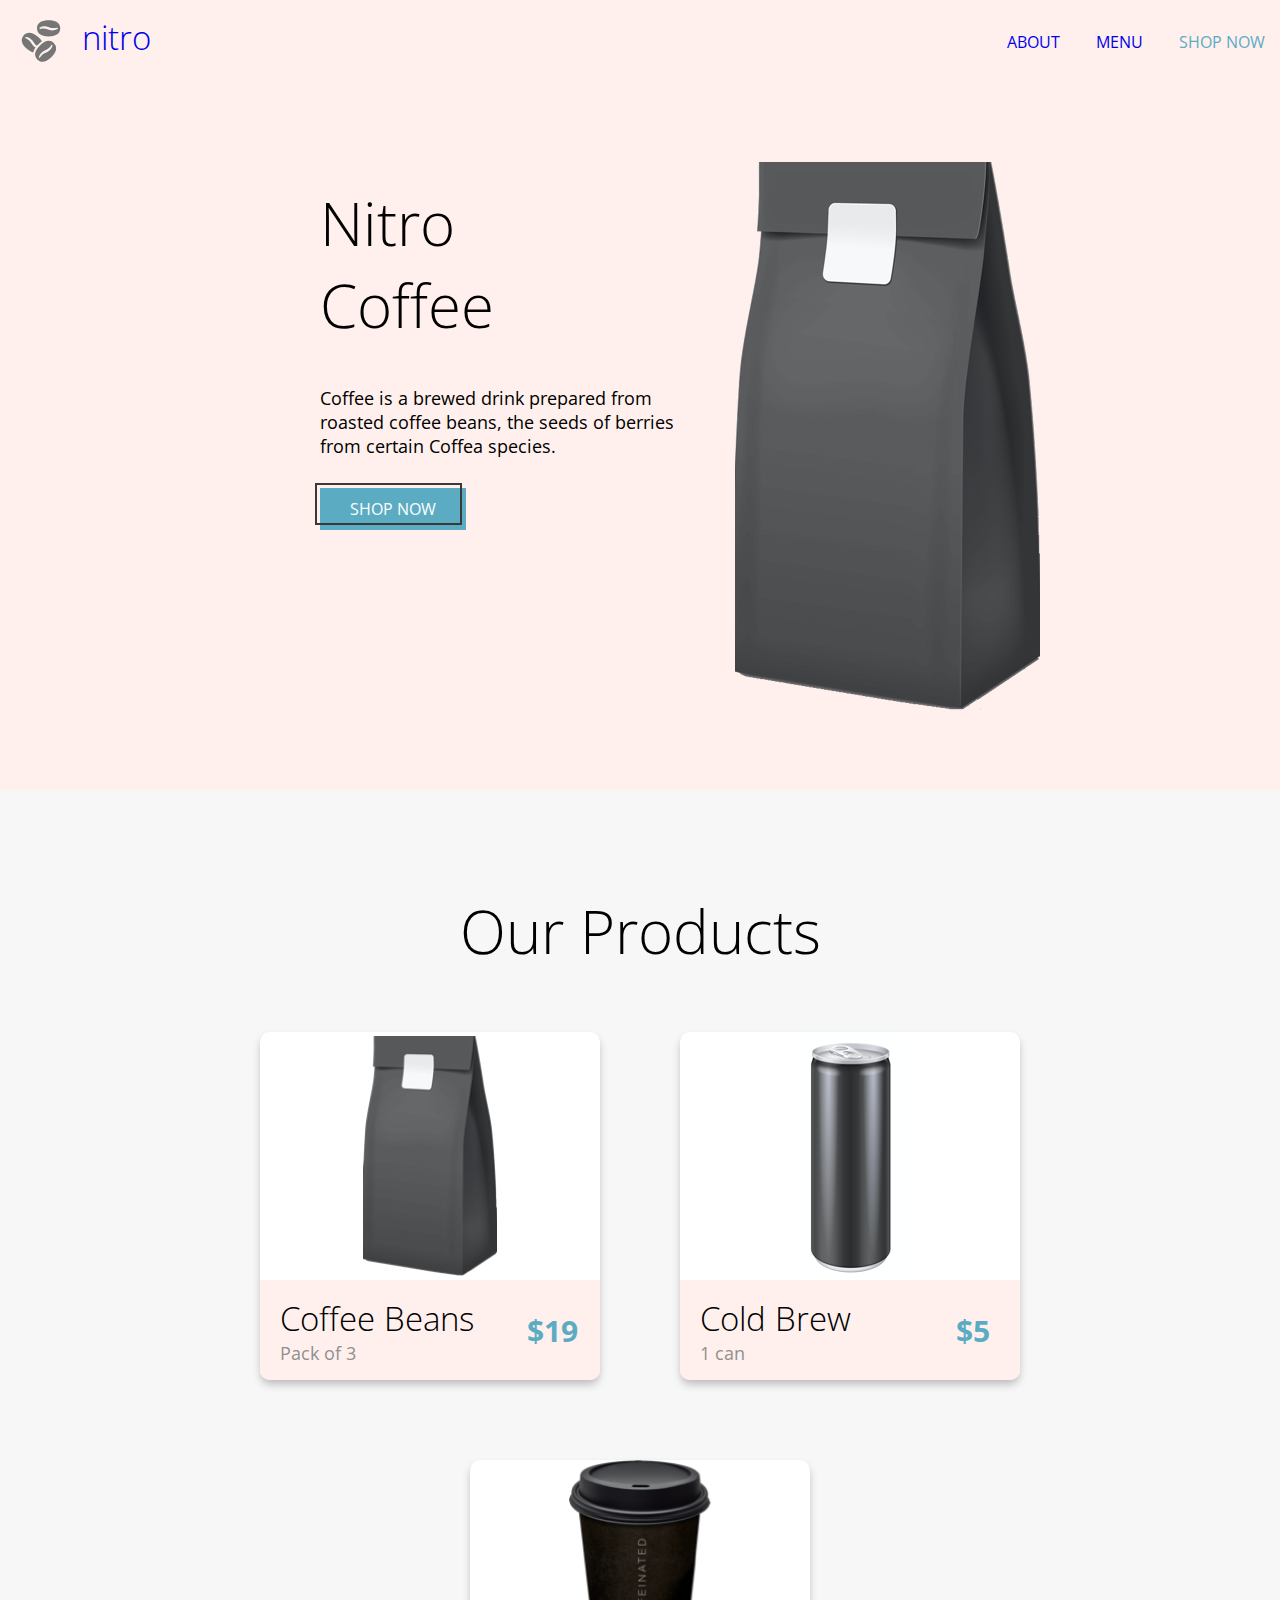
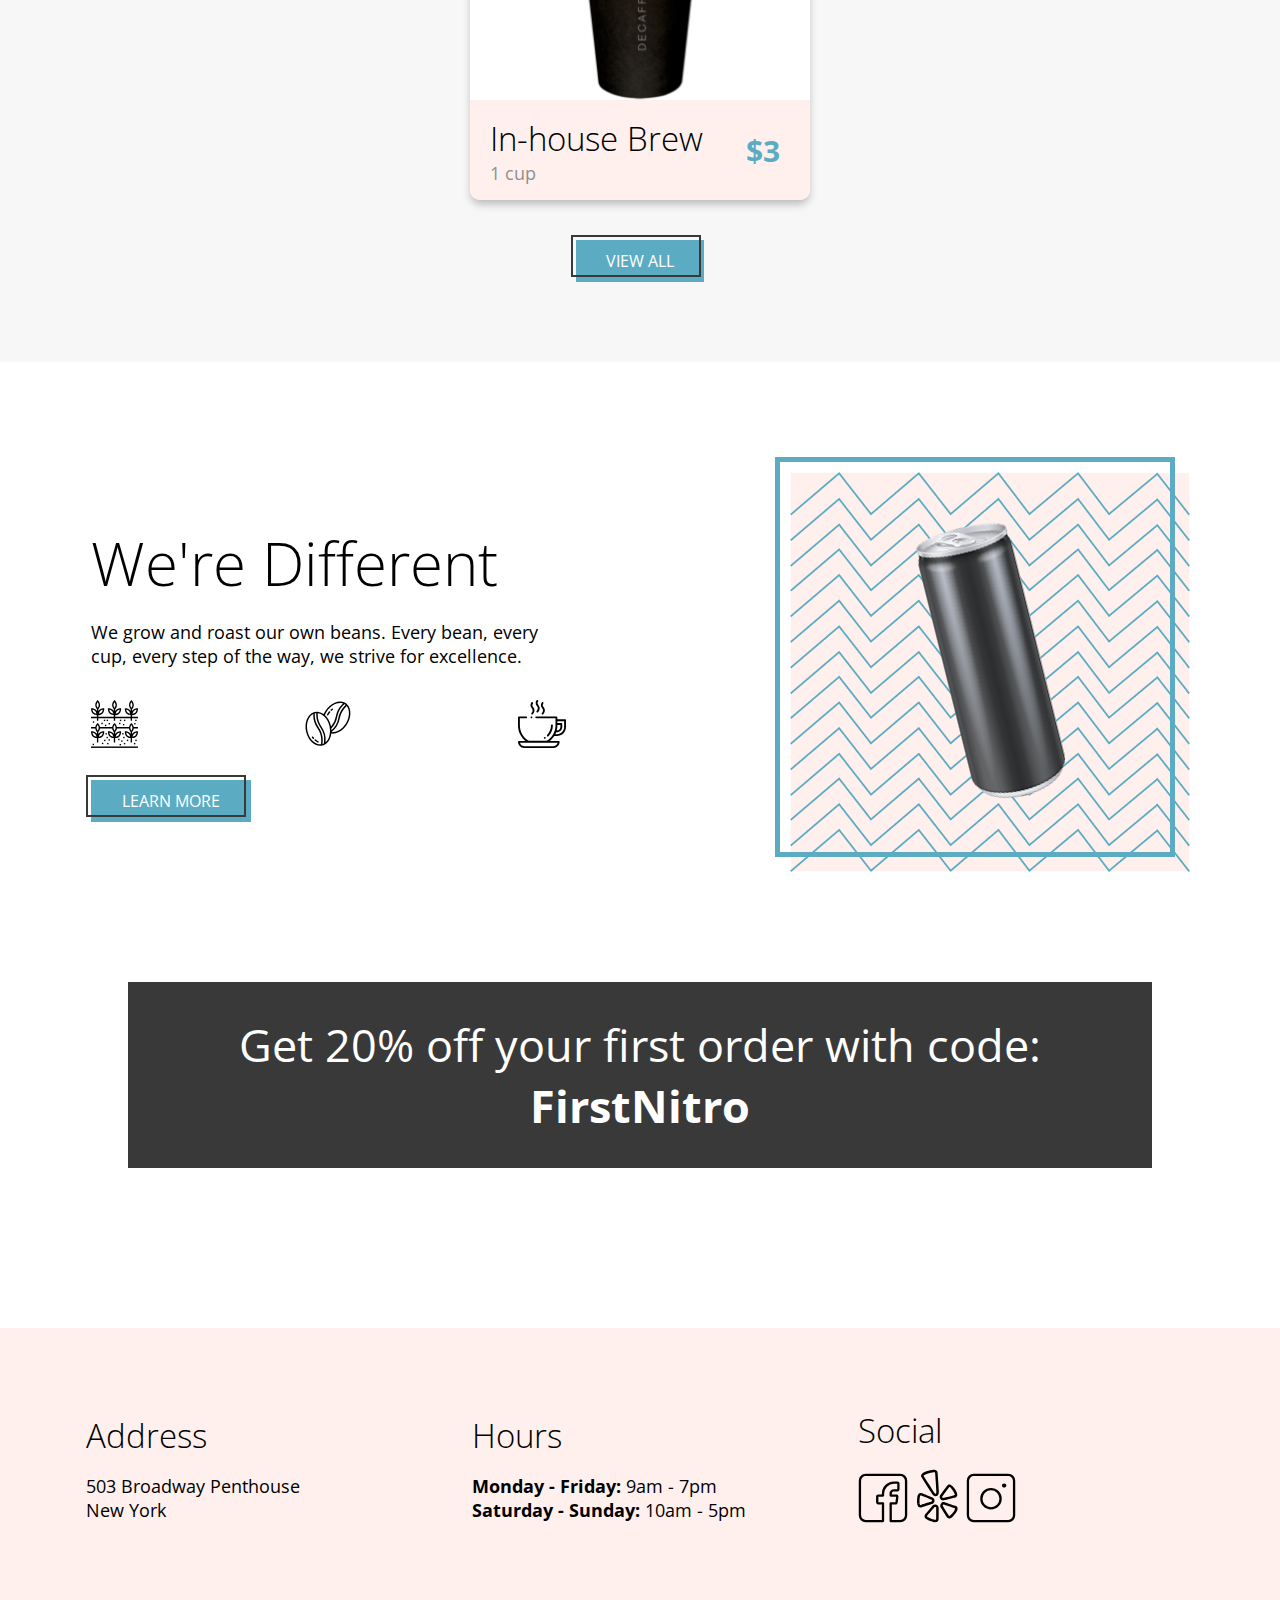
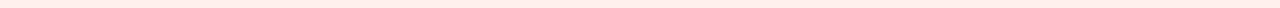
==== commit 410e9d31: "Added tilted-can spin animation" ====
--- a/index.html
+++ b/index.html
@@ -4,7 +4,7 @@
     <meta charset="UTF-8">
     <meta name="viewport" content="width=device-width, initial-scale=1.0">
     <link href="https://fonts.googleapis.com/css2?family=Open+Sans:ital,wght@0,300;0,400;0,600;0,700;1,400&display=swap" rel="stylesheet">
-    <link rel="stylesheet" href="scss/landing.css">
+    <link rel="stylesheet" href="./scss/landing.css">
     
     <title>Coffee Shop - Home</title>
 </head>
@@ -33,9 +33,8 @@
     </header>
     <main class="main-page">
         <!-- Nitro Coffee Section -->
-        <!-- TODO: Refactor with Flexbox -->
         <section class="nitro-coffee">
-            <div class="nitro-coffee__content">
+            <div class="nitro-coffee-content">
                 <h1 class="nitro-coffee__heading">Nitro Coffee</h1>
                 <div class="nitro-coffee-contents">
                     <p class="nitro-coffee-contents__text">Coffee is a brewed drink prepared from roasted coffee beans, the seeds of berries from certain Coffea species.</p>
@@ -44,7 +43,9 @@
                     </a>
                 </div>
             </div>
-            <img class="nitro-coffee-contents__image" src="assets/images/coffeebeans-hero.png" alt="coffee bag"/>
+            <div class="nitro-coffee-contents__image-container">
+                <img class="nitro-coffee-contents__image" src="assets/images/coffeebeans-hero.png" alt="coffee bag"/>
+            </div>
         </section>
         <!-- Our Products Section -->
         <section class="our-products">
@@ -108,7 +109,8 @@
                     <!-- Found out how to stack one image on-top of the other below: -->
                     <!-- https://stackoverflow.com/questions/48474/how-do-i-position-one-image-on-top-of-another-in-html#:~:text=As%20the%20simplest%20solution.,the%20relatives%20and%20absolutes%20correct. -->
                     <img class="were-different__tilted-can-background" src="assets/images/coldbrewbackground.png" alt="zig-zag background">
-                    <img class="were-different__tilted-can-image" src="assets/images/tiltedcan.png">
+                    <!-- <img class="were-different__tilted-can-image" src="assets/images/tiltedcan.png"> -->
+                    <div class="were-different__tilted-can-image"></div>
                 </div>
             </div> 
             <section class="discount">
@@ -119,7 +121,6 @@
         </div>
     </main>
     <!-- Footer -->
-    <!-- TODO: Refactor to Flexbox -->
     <footer class="footer">
         <div class="address">
             <h3 class="address__heading">Address</h3>
--- a/scss/landing.css
+++ b/scss/landing.css
@@ -1,4 +1,4 @@
-* {
+*, *::before, *::after {
   box-sizing: border-box;
   margin: 0;
   padding: 0;
@@ -86,13 +86,17 @@
 }
 
 .nitro-coffee {
+  display: flex;
+  justify-content: space-between;
   background-color: #FFF0ED;
-}
-
+  flex-wrap: wrap;
+  padding: 5rem 15rem;
+}
 .nitro-coffee__content {
+  display: flex;
+  flex-direction: column;
+  flex-wrap: wrap;
   vertical-align: 18.75rem;
-  margin-top: 15%;
-  display: inline-block;
 }
 
 .nitro-coffee__heading {
@@ -112,17 +116,31 @@
 }
 
 .nitro-coffee-contents__button {
+  position: relative;
   padding: 0.625rem 1.875rem 0.625rem 1.875rem;
   color: #FFF;
   background-color: #5BACC3;
   text-decoration: none;
   text-align: center;
 }
+.nitro-coffee-contents__button::before {
+  position: absolute;
+  content: "";
+  width: 147px;
+  height: 42px;
+  border: solid 2px #393939;
+  left: -5px;
+  top: -5px;
+}
+.nitro-coffee-contents__button:active {
+  background-color: red;
+  transform: translate(10px, 10px);
+}
 
 .nitro-coffee-contents__image {
-  display: inline-block;
-  margin-left: 30%;
-  margin-bottom: 5%;
+  display: flex;
+  justify-content: flex-end;
+  flex-wrap: wrap;
 }
 
 .our-products {
@@ -199,12 +217,28 @@
 }
 
 .our-products__button {
+  position: relative;
   padding: 0.625rem 1.875rem 0.625rem 1.875rem;
   color: #FFF;
   background-color: #5BACC3;
   text-decoration: none;
   text-align: center;
 }
+.our-products__button::before {
+  position: absolute;
+  content: "";
+  width: 130px;
+  height: 42px;
+  border: solid 2px #393939;
+  left: -5px;
+  top: -5px;
+  transition: border 0.25s ease;
+}
+.our-products__button:hover {
+  transform: translateX(10px);
+  left: 0px;
+  top: 0px;
+}
 
 .were-different {
   display: flex;
@@ -246,6 +280,7 @@
 }
 
 .were-different__button {
+  position: relative;
   padding: 0.625rem 1.875rem 0.625rem 1.875rem;
   color: #FFF;
   background-color: #5BACC3;
@@ -253,8 +288,18 @@
   text-align: center;
   width: 160px;
 }
+.were-different__button::before {
+  position: absolute;
+  content: "";
+  width: 160px;
+  height: 42px;
+  border: solid 2px #393939;
+  left: -5px;
+  top: -5px;
+}
 
 .were-different__tilted-can-container {
+  position: relative;
   display: flex;
   justify-content: center;
   align-items: center;
@@ -263,17 +308,55 @@
   min-height: 400px;
   max-height: 400px;
 }
+.were-different__tilted-can-container::before {
+  position: absolute;
+  z-index: 1;
+  content: "";
+  width: 100%;
+  height: 100%;
+  border: solid 5px #5BACC3;
+  left: -15px;
+  top: -15px;
+}
 
 .were-different__tilted-can-background {
   position: relative;
+  z-index: 0;
   min-width: 400px;
   max-width: 500px;
   min-height: 400px;
   max-height: 400px;
 }
 
+@-webkit-keyframes spin {
+  50% {
+    transform: rotate(180deg);
+  }
+  100% {
+    transform: rotate(360deg);
+  }
+}
+
+@keyframes spin {
+  50% {
+    transform: rotate(180deg);
+  }
+  100% {
+    transform: rotate(360deg);
+  }
+}
 .were-different__tilted-can-image {
   position: absolute;
+  z-index: 2;
+  background-image: url("../assets/images/tiltedcan.png");
+  background-repeat: no-repeat;
+  width: 150px;
+  height: 300px;
+  transition: 0.25s;
+}
+.were-different__tilted-can-image:hover {
+  -webkit-animation: spin 1s infinite linear;
+          animation: spin 1s infinite linear;
 }
 
 .discount {
@@ -294,6 +377,8 @@
 }
 
 .footer {
+  display: flex;
+  justify-content: space-between;
   background-color: #FFF0ED;
   padding: 5rem;
 }
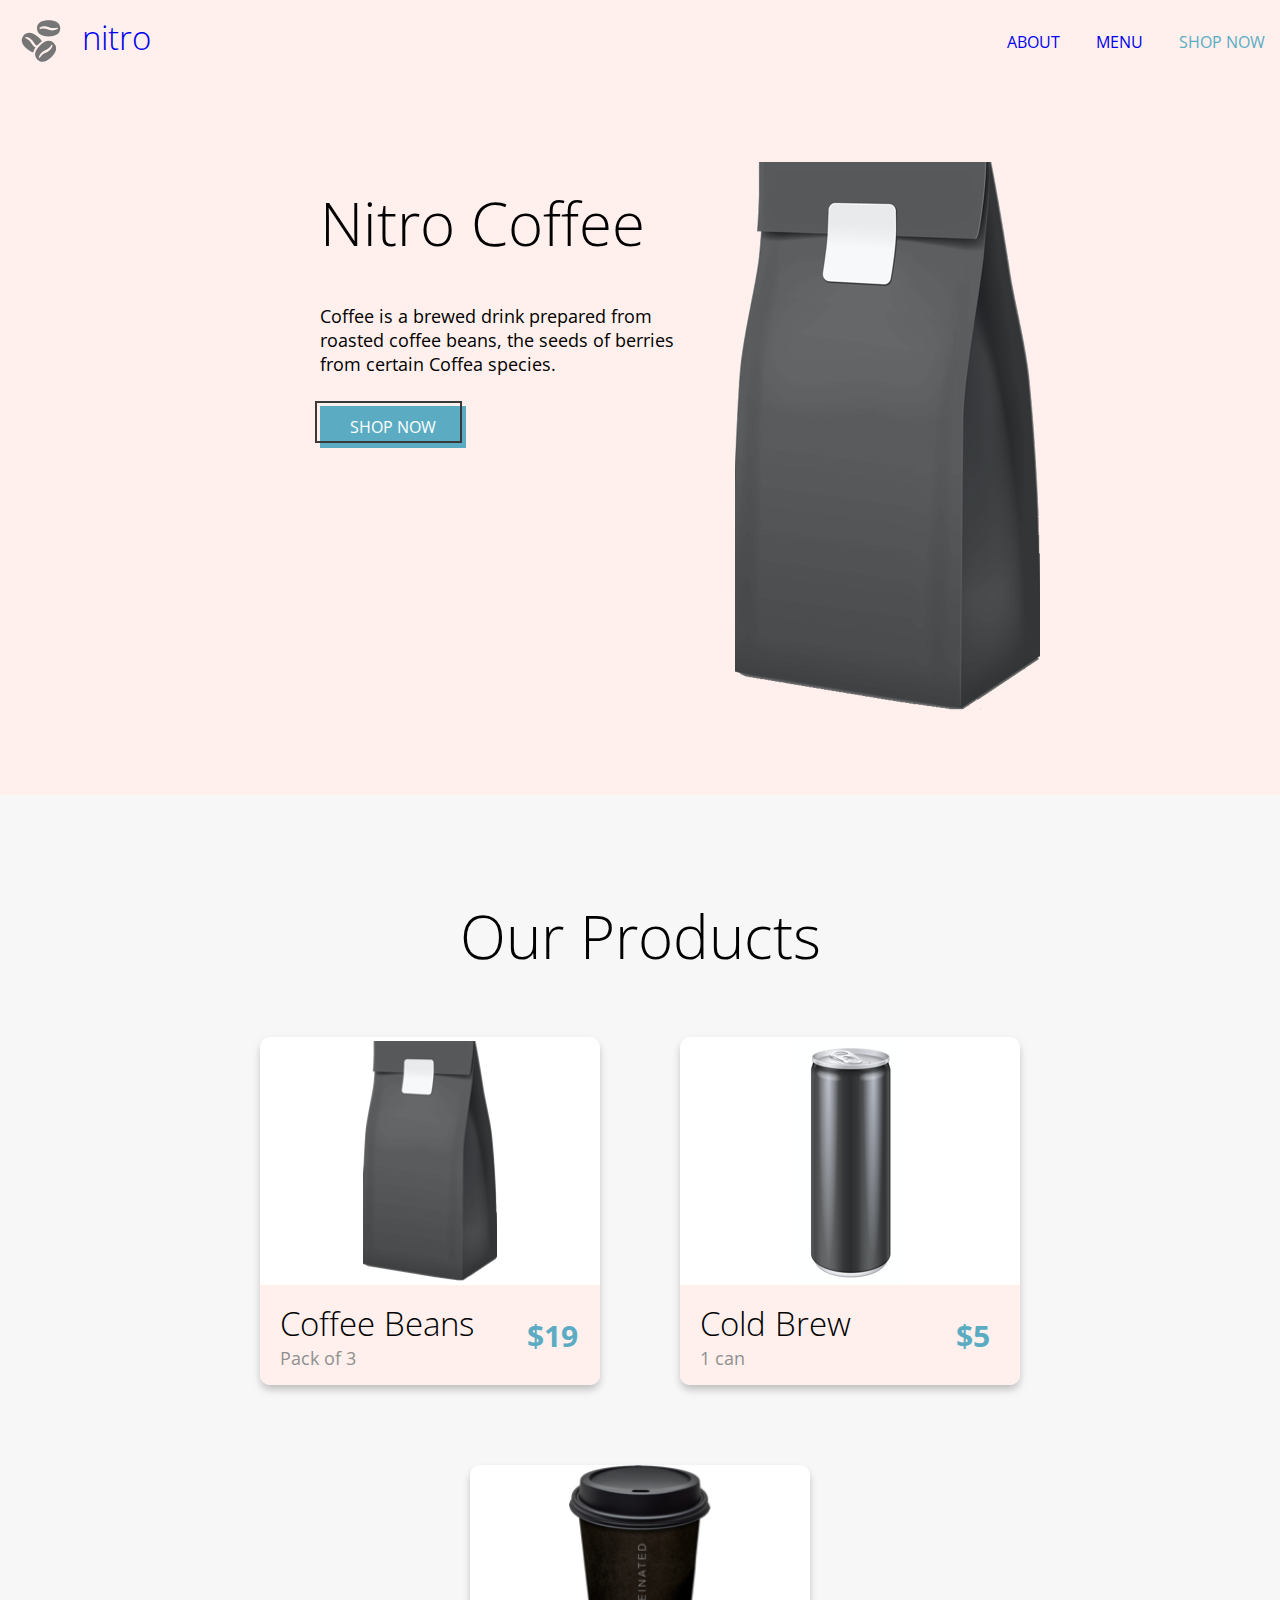
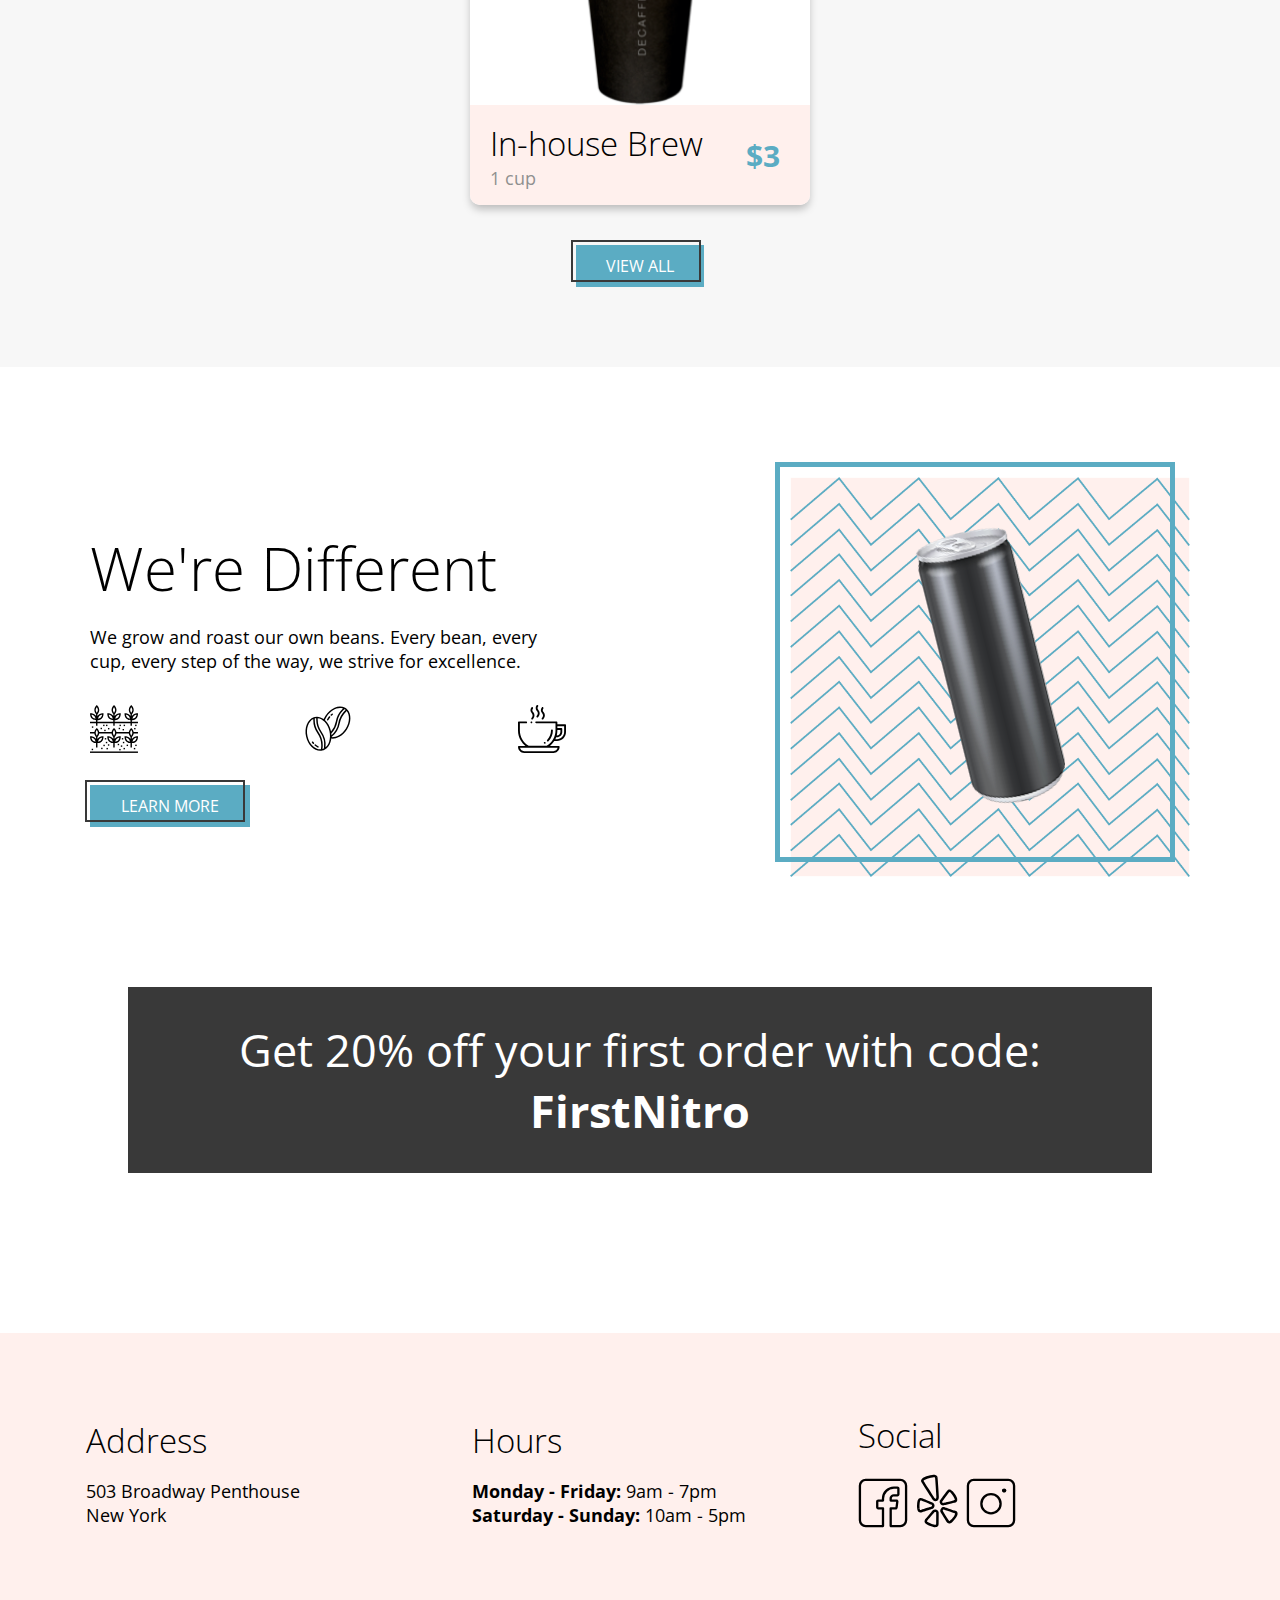
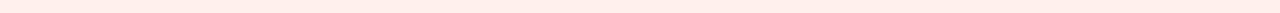
==== commit 79b349a4: "Refactor all css to scss + fix discount animation" ====
--- a/index.html
+++ b/index.html
@@ -5,7 +5,6 @@
     <meta name="viewport" content="width=device-width, initial-scale=1.0">
     <link href="https://fonts.googleapis.com/css2?family=Open+Sans:ital,wght@0,300;0,400;0,600;0,700;1,400&display=swap" rel="stylesheet">
     <link rel="stylesheet" href="./scss/landing.css">
-    
     <title>Coffee Shop - Home</title>
 </head>
 <body>
@@ -31,31 +30,31 @@
             </ul>
         </nav>
     </header>
-    <main class="main-page">
+    <main>
         <!-- Nitro Coffee Section -->
         <section class="nitro-coffee">
             <div class="nitro-coffee-content">
                 <h1 class="nitro-coffee__heading">Nitro Coffee</h1>
-                <div class="nitro-coffee-contents">
-                    <p class="nitro-coffee-contents__text">Coffee is a brewed drink prepared from roasted coffee beans, the seeds of berries from certain Coffea species.</p>
-                    <a class="nitro-coffee-contents__button" href="/pages/menu.html">
-                        SHOP NOW
-                    </a>
+                <div class="nitro-coffee__contents">
+                    <p class="nitro-coffee__contents-text">Coffee is a brewed drink prepared from roasted coffee beans, the seeds of berries from certain Coffea species.</p>
+                        <a class="nitro-coffee__contents-button" href="/pages/menu.html">
+                            SHOP NOW
+                        </a>
                 </div>
             </div>
             <div class="nitro-coffee-contents__image-container">
-                <img class="nitro-coffee-contents__image" src="assets/images/coffeebeans-hero.png" alt="coffee bag"/>
+                <img class="nitro-coffee__contents-image" src="assets/images/coffeebeans-hero.png" alt="coffee bag"/>
             </div>
         </section>
         <!-- Our Products Section -->
         <section class="our-products">
             <h2 class="our-products__heading">Our Products</h2>
-            <div class="our-product__cards">
+            <div class="our-products__cards">
                 <div class="our-products__card-item">
                     <img class="our-products__images" src="assets/images/coffeebeans.png" alt="coffee beans">
                     <div class="our-products__card-text">
                         <div class="our-products__card-texts">                   
-                            <h3>Coffee Beans</h3>
+                            <h3 class="our-products__card-texts-heading">Coffee Beans</h3>
                             <p class="our-products__quantity">Pack of 3</p>
                         </div>
                         <div class="our-products__price-container">
@@ -67,7 +66,7 @@
                     <img class="our-products__images" src="assets/images/coldbrew.png" alt="cold brew">
                     <div class="our-products__card-text">
                         <div class="our-products__card-texts">
-                            <h3>Cold Brew</h3>
+                            <h3 class="our-products__card-texts-heading">Cold Brew</h3>
                             <p class="our-products__quantity">1 can</p>
                         </div>
                         <div class="our-products__price-container">
@@ -79,7 +78,7 @@
                     <img class="our-products__images" src="assets/images/inhousebrew.png" alt="in-house brew">
                     <div class="our-products__card-text">
                         <div class="our-products__card-texts">                      
-                            <h3>In-house Brew</h3>
+                            <h3 class="our-products__card-texts-heading">In-house Brew</h3>
                             <p class="our-products__quantity">1 cup</p>
                         </div>
                         <div class="our-products__price-container">
@@ -92,7 +91,7 @@
                     VIEW ALL
                 </a>
         </section>
-        <!-- We're Different / Discount Section -->
+        <!-- We're Different Section -->
         <div class="were-different">
             <div class="were-different__container">
                 <div class="were-different__contents">
@@ -106,13 +105,11 @@
                     <a class="were-different__button" href="/">LEARN MORE</a>
                 </div>
                 <div class="were-different__tilted-can-container">
-                    <!-- Found out how to stack one image on-top of the other below: -->
-                    <!-- https://stackoverflow.com/questions/48474/how-do-i-position-one-image-on-top-of-another-in-html#:~:text=As%20the%20simplest%20solution.,the%20relatives%20and%20absolutes%20correct. -->
                     <img class="were-different__tilted-can-background" src="assets/images/coldbrewbackground.png" alt="zig-zag background">
-                    <!-- <img class="were-different__tilted-can-image" src="assets/images/tiltedcan.png"> -->
                     <div class="were-different__tilted-can-image"></div>
                 </div>
             </div> 
+            <!-- Discount Section -->
             <section class="discount">
                 <div class="discount__container">
                     <p class="discount__text">Get 20% off your first order with code: <b>FirstNitro</b></p>
@@ -120,7 +117,7 @@
             </section>
         </div>
     </main>
-    <!-- Footer -->
+    <!-- Footer Section-->
     <footer class="footer">
         <div class="address">
             <h3 class="address__heading">Address</h3>
--- a/scss/landing.css
+++ b/scss/landing.css
@@ -32,11 +32,6 @@
   cursor: pointer;
 }
 
-.main-page {
-  padding: 0;
-  display: inline;
-}
-
 .main-header * {
   display: inline-block;
   text-decoration: none;
@@ -48,43 +43,95 @@
   background-color: #FFF0ED;
 }
 
+.header__logo {
+  padding: 1rem;
+  min-width: 3.125rem;
+  max-width: 7.5rem;
+}
+
 .nav-heading {
   font-size: 2.063rem;
   font-weight: 300;
   vertical-align: 0.9rem;
 }
 
-.header-nav__link--active {
-  color: #5BACC3;
-}
-
-.header__logo {
-  padding: 1rem;
-  min-width: 3.125rem;
-  max-width: 7.5rem;
-}
-
 .header-nav {
   width: 87%;
   display: flex;
   justify-content: flex-end;
   align-items: center;
 }
-
 .header-nav__link-list {
   list-style-type: none;
 }
-
 .header-nav__item {
   display: inline-block;
   padding-left: 2rem;
 }
 
-.address__heading {
-  font-size: 2.063rem;
-  font-weight: 300;
-}
-
+.header-nav__link--active {
+  color: #5BACC3;
+}
+
+@-webkit-keyframes border-move {
+  from {
+    left: -5px;
+    top: -5px;
+  }
+  to {
+    left: 0px;
+    top: 0px;
+  }
+}
+
+@keyframes border-move {
+  from {
+    left: -5px;
+    top: -5px;
+  }
+  to {
+    left: 0px;
+    top: 0px;
+  }
+}
+@-webkit-keyframes spin {
+  50% {
+    transform: rotate(180deg);
+  }
+  100% {
+    transform: rotate(360deg);
+  }
+}
+@keyframes spin {
+  50% {
+    transform: rotate(180deg);
+  }
+  100% {
+    transform: rotate(360deg);
+  }
+}
+@-webkit-keyframes banner {
+  0% {
+    background-color: #393939;
+  }
+  50% {
+    background-color: #5BACC3;
+  }
+  100% {
+    background-color: #393939;
+  }
+}
+@keyframes banner {
+  0% {
+    background-color: #393939;
+  }
+  50% {
+    background-color: #5BACC3;
+  }
+  100% {
+    background-color: #393939;
+  }
+}
 .nitro-coffee {
   display: flex;
   justify-content: space-between;
@@ -92,30 +139,20 @@
   flex-wrap: wrap;
   padding: 5rem 15rem;
 }
-.nitro-coffee__content {
-  display: flex;
-  flex-direction: column;
-  flex-wrap: wrap;
-  vertical-align: 18.75rem;
-}
-
 .nitro-coffee__heading {
+  width: 25rem;
   padding: 1.25rem;
   margin-left: 15%;
 }
-
-.nitro-coffee-contents {
+.nitro-coffee__contents {
   width: 25rem;
   margin-left: 15%;
   padding: 1.25rem;
-  text-align: left;
-}
-
-.nitro-coffee-contents__text {
+}
+.nitro-coffee__contents-text {
   margin-bottom: 2.5rem;
 }
-
-.nitro-coffee-contents__button {
+.nitro-coffee__contents-button {
   position: relative;
   padding: 0.625rem 1.875rem 0.625rem 1.875rem;
   color: #FFF;
@@ -123,24 +160,16 @@
   text-decoration: none;
   text-align: center;
 }
-.nitro-coffee-contents__button::before {
+.nitro-coffee__contents-button::before {
   position: absolute;
   content: "";
-  width: 147px;
-  height: 42px;
+  width: 9.2rem;
+  height: 2.625rem;
   border: solid 2px #393939;
   left: -5px;
   top: -5px;
-}
-.nitro-coffee-contents__button:active {
-  background-color: red;
-  transform: translate(10px, 10px);
-}
-
-.nitro-coffee-contents__image {
-  display: flex;
-  justify-content: flex-end;
-  flex-wrap: wrap;
+  -webkit-animation: border-move 2s;
+          animation: border-move 2s;
 }
 
 .our-products {
@@ -152,19 +181,16 @@
   justify-content: space-between;
   align-items: center;
 }
-
 .our-products__heading {
   margin: 1.25rem;
 }
-
-.our-product__cards {
+.our-products__cards {
   display: flex;
   justify-content: center;
   flex-wrap: wrap;
   flex-direction: row;
   width: 100%;
 }
-
 .our-products__card-item {
   display: flex;
   flex-direction: column;
@@ -175,7 +201,6 @@
   box-shadow: 0 5px 9px -1px rgba(0, 0, 0, 0.25);
   margin: 2.5rem;
 }
-
 .our-products__card-text {
   display: flex;
   justify-content: space-between;
@@ -184,38 +209,32 @@
   border-bottom-right-radius: 10px;
   background-color: #FFF0ED;
 }
-
 .our-products__card-texts {
   display: flex;
   flex-direction: column;
   justify-content: center;
-  width: 240px;
+  width: 15rem;
   margin: 3rem 0 3rem 1.25rem;
 }
-
 .our-products__quantity {
   color: #909090;
 }
-
 .our-products__images {
   margin: auto;
   min-height: 15rem;
   max-height: 34.375rem;
 }
-
 .our-products__price-container {
   display: flex;
   justify-content: center;
-  width: 100px;
-}
-
+  width: 6.25rem;
+}
 .our-products__price {
   font-size: 1.875rem;
   font-weight: 700;
   color: #5BACC3;
   margin-top: 1.875rem;
 }
-
 .our-products__button {
   position: relative;
   padding: 0.625rem 1.875rem 0.625rem 1.875rem;
@@ -227,58 +246,48 @@
 .our-products__button::before {
   position: absolute;
   content: "";
-  width: 130px;
-  height: 42px;
+  width: 8.125rem;
+  height: 2.625rem;
   border: solid 2px #393939;
   left: -5px;
   top: -5px;
   transition: border 0.25s ease;
-}
-.our-products__button:hover {
-  transform: translateX(10px);
-  left: 0px;
-  top: 0px;
+  -webkit-animation: border-move 1s;
+          animation: border-move 1s;
 }
 
 .were-different {
   display: flex;
   flex-direction: column;
 }
-
 .were-different__container {
   display: flex;
   align-items: center;
   justify-content: center;
   flex-wrap: wrap;
 }
-
 .were-different__contents {
   display: flex;
   flex-direction: column;
-  max-width: 475px;
+  max-width: 29.7rem;
   margin-top: 10rem;
   margin-bottom: 10rem;
   margin-right: 14rem;
 }
-
 .were-different__heading {
   margin-bottom: 1rem;
 }
-
 .were-different__text {
   margin-bottom: 2rem;
 }
-
 .were-different__image-container {
   display: flex;
   justify-content: space-between;
   margin-bottom: 2rem;
 }
-
 .were-different__image {
   max-width: 10%;
 }
-
 .were-different__button {
   position: relative;
   padding: 0.625rem 1.875rem 0.625rem 1.875rem;
@@ -291,22 +300,23 @@
 .were-different__button::before {
   position: absolute;
   content: "";
-  width: 160px;
-  height: 42px;
+  width: 10rem;
+  height: 2.625rem;
   border: solid 2px #393939;
   left: -5px;
   top: -5px;
-}
-
+  -webkit-animation: border-move 1s;
+          animation: border-move 1s;
+}
 .were-different__tilted-can-container {
   position: relative;
   display: flex;
   justify-content: center;
   align-items: center;
-  min-width: 400px;
-  max-width: 500px;
-  min-height: 400px;
-  max-height: 400px;
+  min-width: 25rem;
+  max-width: 31.25rem;
+  min-height: 25rem;
+  max-height: 25rem;
 }
 .were-different__tilted-can-container::before {
   position: absolute;
@@ -318,45 +328,25 @@
   left: -15px;
   top: -15px;
 }
-
 .were-different__tilted-can-background {
   position: relative;
   z-index: 0;
-  min-width: 400px;
-  max-width: 500px;
-  min-height: 400px;
-  max-height: 400px;
-}
-
-@-webkit-keyframes spin {
-  50% {
-    transform: rotate(180deg);
-  }
-  100% {
-    transform: rotate(360deg);
-  }
-}
-
-@keyframes spin {
-  50% {
-    transform: rotate(180deg);
-  }
-  100% {
-    transform: rotate(360deg);
-  }
+  min-width: 25rem;
+  max-width: 31.25rem;
+  min-height: 25rem;
+  max-height: 25rem;
 }
 .were-different__tilted-can-image {
   position: absolute;
   z-index: 2;
   background-image: url("../assets/images/tiltedcan.png");
   background-repeat: no-repeat;
-  width: 150px;
-  height: 300px;
-  transition: 0.25s;
+  width: 9.375rem;
+  height: 18.75rem;
 }
 .were-different__tilted-can-image:hover {
-  -webkit-animation: spin 1s infinite linear;
-          animation: spin 1s infinite linear;
+  -webkit-animation: spin 2s infinite linear;
+          animation: spin 2s infinite linear;
 }
 
 .discount {
@@ -369,8 +359,9 @@
   min-width: 12.5rem;
   max-width: 80%;
   padding: 2rem;
-}
-
+  -webkit-animation: banner 2.5s infinite;
+          animation: banner 2.5s infinite;
+}
 .discount__text {
   font-size: 2.813rem;
   font-weight: 400;
@@ -381,11 +372,6 @@
   justify-content: space-between;
   background-color: #FFF0ED;
   padding: 5rem;
-}
-
-.social-handles__images {
-  min-width: 3.125rem;
-  max-width: 7.5rem;
 }
 
 .address {
@@ -393,9 +379,10 @@
   margin: auto;
   width: 33.33%;
 }
-
 .address__heading {
   padding-bottom: 1rem;
+  font-size: 2.063rem;
+  font-weight: 300;
 }
 
 .hours {
@@ -403,7 +390,6 @@
   margin: auto;
   width: 33.33%;
 }
-
 .hours__heading {
   padding-bottom: 1rem;
 }
@@ -413,11 +399,13 @@
   margin: auto;
   width: 30%;
 }
-
 .social-handles__heading {
   padding-bottom: 1rem;
 }
-
+.social-handles__images {
+  min-width: 3.125rem;
+  max-width: 7.5rem;
+}
 .social-handles__link {
   text-decoration: none;
 }/*# sourceMappingURL=landing.css.map */